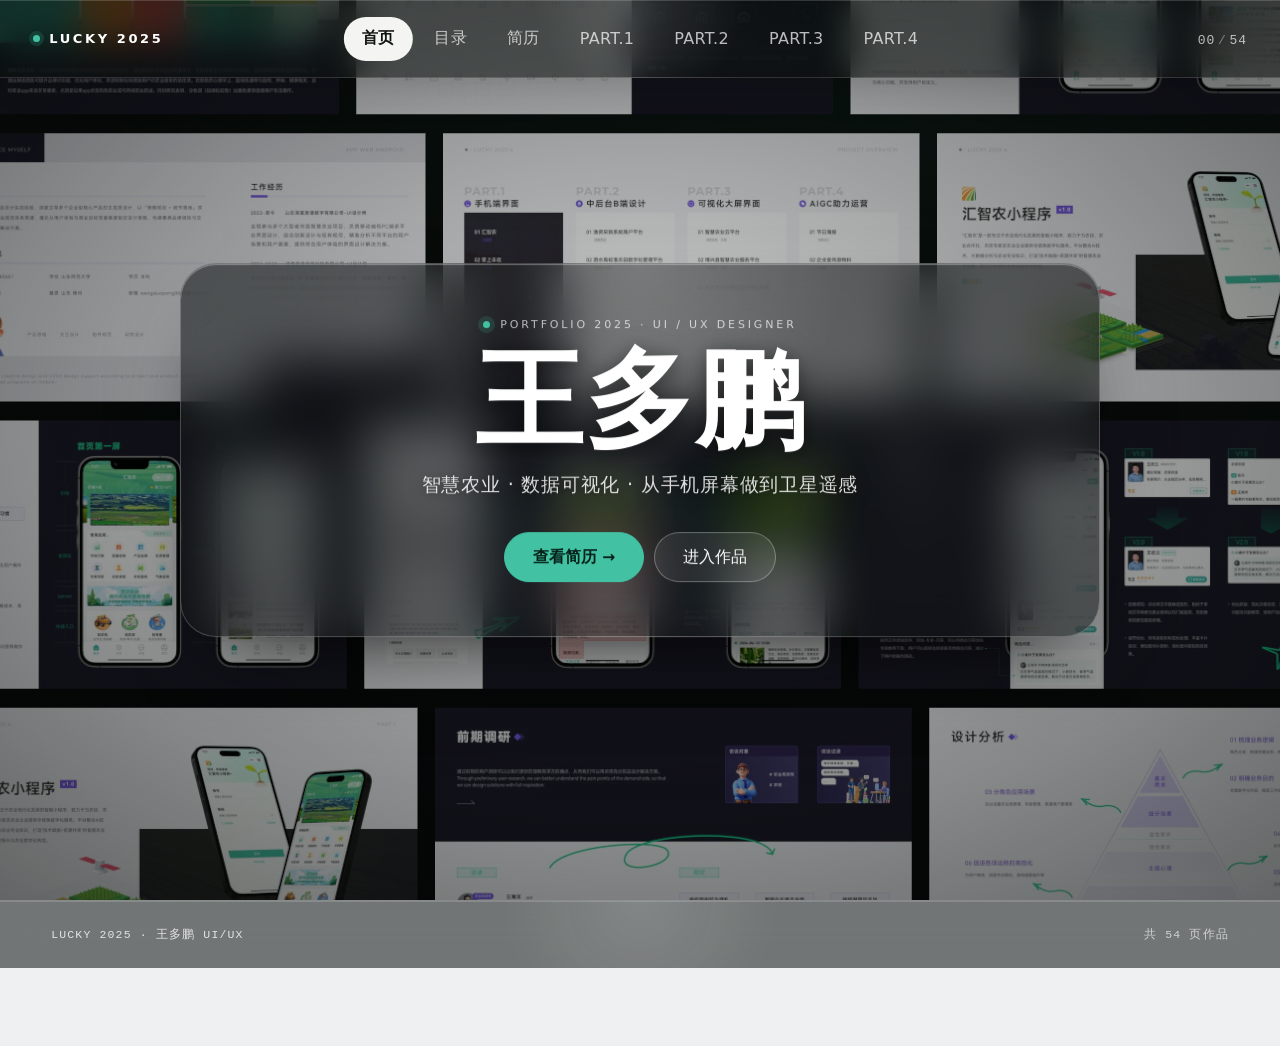
==== index.html @ 18443789 "feat: figma resume page with staggered entrance" ====
<!DOCTYPE html>
<html lang="zh-CN">
  <head>
    <meta charset="UTF-8" />
    <meta name="viewport" content="width=device-width, initial-scale=1, viewport-fit=cover" />
    <title>王多鹏 · UI/UX 设计师作品集</title>
    <meta name="description" content="王多鹏，4 年 UI/UX 设计经验，专注智慧农业、数据可视化与 B 端系统。从手机屏幕做到卫星遥感。" />
    <meta name="theme-color" content="#0B0F0C" />
    <meta property="og:title" content="王多鹏 · UI/UX 设计师作品集" />
    <meta property="og:description" content="4 年 · 智慧农业 & 数据可视化 · 从手机到卫星" />
    <meta property="og:type" content="website" />
    <link rel="icon" href="data:image/svg+xml,%3Csvg xmlns='http://www.w3.org/2000/svg' viewBox='0 0 32 32'%3E%3Crect width='32' height='32' fill='%230B0F0C'/%3E%3Ccircle cx='16' cy='16' r='6' fill='%2342C2A3'/%3E%3C/svg%3E" />
    <script type="module" crossorigin src="./assets/index-BqKEkTIW.js"></script>
    <link rel="stylesheet" crossorigin href="./assets/index-DmnXIRDp.css">
  </head>
  <body>
    <div id="root"></div>
  </body>
</html>
---- assets/index-DmnXIRDp.css ----
:root{--banner:78px;--accent:#42c2a3;--accent-2:#7de3b4;--ink:#1a1a1a;--line:#14181c1a;--sans:"HarmonyOS Sans SC", "PingFang SC", "Hiragino Sans GB", "Microsoft YaHei", system-ui, sans-serif;--mono:ui-monospace, "JetBrains Mono", Menlo, Consolas, monospace}*{box-sizing:border-box;margin:0;padding:0}html{scroll-behavior:smooth}body{color:var(--ink);font-family:var(--sans);-webkit-font-smoothing:antialiased;background:#eef0f2;overflow-x:hidden}button{font:inherit;color:inherit;cursor:pointer;background:0 0;border:0}img{display:block}.banner{z-index:80;height:var(--banner);background:radial-gradient(170px circle at var(--mx,50%) var(--my,0%), #ffffff21, transparent 62%), #0c120f8c;-webkit-backdrop-filter:blur(18px)saturate(1.2);border-bottom:1px solid #ffffff24;align-items:center;padding:0 clamp(16px,2.6vw,40px);display:flex;position:fixed;top:0;left:0;right:0;box-shadow:0 18px 50px -34px #000000e6,inset 0 1px #ffffff29}.banner-brand{letter-spacing:.2em;color:#fff;flex:none;align-items:center;gap:9px;font-size:13px;font-weight:600;display:flex}.banner-brand i{background:var(--accent);border-radius:50%;width:7px;height:7px;box-shadow:0 0 0 4px #42c2a329}.banner-links{align-items:center;gap:4px;height:100%;display:flex;position:absolute;top:0;left:50%;transform:translate(-50%)}.banner-links button{white-space:nowrap;letter-spacing:.02em;color:#ffffffb8;border-radius:999px;align-items:center;height:44px;padding:0 18px;font-size:16px;transition:background .3s,color .2s,padding .52s cubic-bezier(.34,1.56,.64,1);display:inline-flex;position:relative;overflow:hidden}.banner-links button:hover{color:#fff;background:#0a0f0cc7;padding:0 18px 0 22px}.banner-links button.on{color:#101512;background:#f4f5f2;font-weight:600}.banner-links .sub{opacity:0;white-space:nowrap;max-width:0;color:var(--accent-2);margin-left:0;font-size:12.5px;font-weight:600;transition:max-width .55s cubic-bezier(.34,1.56,.64,1),opacity .28s,margin-left .55s cubic-bezier(.34,1.56,.64,1),transform .55s cubic-bezier(.34,1.56,.64,1);display:inline-block;overflow:hidden;transform:translate(-6px)}.banner-links button:hover .sub{opacity:1;max-width:240px;margin-left:9px;transform:none}.banner-links button.on .sub{color:#101512a8}.banner-meta{flex:none;margin-left:auto}.banner-count{font-family:var(--mono);letter-spacing:.06em;color:#ffffffb3;font-size:13px}.banner-count em{color:#fff6;margin:0 3px;font-style:normal}.hero{isolation:isolate;height:100dvh;min-height:620px;margin-top:calc(var(--banner) * -1);background:radial-gradient(120% 100% at 70% 0,#0d1a15 0%,#070b09 55%,#040706 100%);position:relative;overflow:hidden}.hero-canvas{width:100%;height:100%;display:block;position:absolute;inset:0}.hero-scrim{pointer-events:none;background:linear-gradient(#040706a6 0%,#0407061a 22% 66%,#040706cc 100%);position:absolute;inset:0}.hero-inner{z-index:4;flex-direction:column;justify-content:center;align-items:center;min-height:100dvh;padding:0 24px;display:flex;position:relative}.hero-copy{text-align:center;color:#fff;background:radial-gradient(320px at 50% 0,#ffffff24,#0000 64%),#14151785;border:1px solid #fff3;border-radius:36px;width:min(920px,100%);padding:clamp(38px,4.2vw,62px) clamp(34px,4vw,68px);animation:1s cubic-bezier(.22,1,.36,1) both rise;box-shadow:0 40px 80px -42px #000000e6,inset 0 1px #ffffff47}@keyframes rise{0%{opacity:0;transform:translateY(22px)scale(.99)}to{opacity:1;transform:none}}.hero-kicker{letter-spacing:.26em;color:#ffffffb3;justify-content:center;align-items:center;gap:10px;font-size:11px;display:flex}.hero-kicker i{background:var(--accent);border-radius:50%;width:7px;height:7px;box-shadow:0 0 0 5px #42c2a329}.hero-copy h1{letter-spacing:.02em;color:#fff;text-shadow:0 4px 22px #0000008c;margin-top:16px;font-size:clamp(62px,8.4vw,132px);font-weight:700;line-height:.98}.hero-copy p{letter-spacing:.04em;color:#ffffffdb;text-shadow:0 2px 14px #0009;margin-top:20px;font-size:clamp(15px,1.5vw,20px)}.hero-actions{justify-content:center;gap:10px;margin-top:34px;display:flex}.hero-btn{color:#fff;background:#ffffff14;border:1px solid #ffffff4d;border-radius:999px;height:50px;padding:0 28px;font-size:15.5px;transition:all .25s}.hero-btn:hover{background:#ffffff29;border-color:#ffffff8c}.hero-btn.solid{background:var(--accent);border-color:var(--accent);color:#052018;font-weight:600}.hero-btn.solid:hover{background:#6fe0bd;border-color:#6fe0bd}.page{width:100%;height:auto;min-height:calc(100dvh - var(--banner));background:#eef0f2;border-top:1px solid #0000000f;justify-content:center;align-items:center;padding:14px calc(clamp(12px,1.8vw,26px) + 104px) 14px clamp(12px,1.8vw,26px);display:flex;position:relative}.page img{width:100%;height:auto;max-height:calc(100dvh - var(--banner) - 28px);object-fit:contain;object-position:center}.foot{color:#fff9;font-family:var(--mono);letter-spacing:.1em;background:#14181a;justify-content:space-between;align-items:center;padding:28px clamp(20px,4vw,56px);font-size:11.5px;display:flex}.dots{z-index:70;background:radial-gradient(190px circle at var(--mx,50%) var(--my,0%), #ffffff2e, transparent 62%), #0c120f8c;-webkit-backdrop-filter:blur(34px)saturate(170%)brightness(.96);border:1px solid #ffffff29;border-radius:26px;flex-direction:column;gap:10px;padding:16px 12px;display:flex;position:fixed;top:50%;right:clamp(14px,1.6vw,26px);transform:translateY(-50%);box-shadow:0 24px 50px -26px #000000d9,inset 0 1px #ffffff38}.dots-head{flex-direction:column;align-items:center;gap:3px;display:flex}.dots-head b{color:#ffffffd1;white-space:nowrap;font-size:10.5px}.dots-head span{font-family:var(--mono);color:#ffffff85;font-size:10.5px}.dots-track{flex-direction:column;align-items:center;gap:4px;padding:4px 0;display:flex;position:relative}.dots-track>i{transform-origin:50% 0;background:linear-gradient(#42c2a326,#1f9c7b);border-radius:2px;width:1.5px;height:100%;transition:transform .25s;position:absolute;top:0;left:50%}.dots-track button{z-index:1;place-items:center;width:34px;height:24px;padding:0;display:grid;position:relative}.dots-track button span{background:#42c2a36b;border-radius:50%;width:9px;height:9px;transition:all .26s cubic-bezier(.22,1,.36,1);display:block}.dots-track button:hover span{background:#7de3b4d9;transform:scale(1.15)}.dots-track button.on span{background:#42c2a3;width:17px;height:17px}@media (width<=1080px){:root{--banner:68px}.banner-links button{padding:0 12px;font-size:14px}.dots{display:none}}@media (width<=720px){:root{--banner:60px}.banner{padding:0 12px}.banner-brand{font-size:11px}.banner-meta{display:none}.banner-links{scrollbar-width:none;margin-left:auto;position:static;overflow-x:auto;transform:none}.banner-links::-webkit-scrollbar{display:none}.banner-links button{height:36px;padding:0 10px;font-size:13px}.hero-copy{border-radius:24px;padding:26px 20px}.page{min-height:auto;padding:10px 12px}.page img{max-height:none}.foot{flex-direction:column;gap:6px}}@media (prefers-reduced-motion:reduce){html{scroll-behavior:auto}.hero-copy{animation:none}.banner-links .sub{transition:none}}.hero{isolation:auto!important}.hero-copy{-webkit-backdrop-filter:blur(26px)saturate(1.15)!important;background:radial-gradient(320px at 50% 0,#ffffff29,#0000 64%),#1214168c!important;border:1px solid #ffffff38!important;box-shadow:0 40px 80px -42px #000000e6,inset 0 1px #ffffff4d!important}.hero-inner{min-height:100dvh!important;padding-top:var(--banner)!important;justify-content:center!important;align-items:center!important;display:flex!important}.dots-track>i{display:none!important}.hero{padding-top:var(--banner)!important;justify-content:center!important;align-items:center!important;display:flex!important}.hero-inner{min-height:0!important;padding:0 24px!important;display:block!important}.hero{padding-top:calc(var(--banner) * 2)!important;height:calc(100dvh + var(--banner))!important;padding-top:var(--banner)!important}.foot{z-index:5;font-family:var(--mono);letter-spacing:.1em;padding:26px clamp(20px,4vw,56px);font-size:11.5px;position:relative;background:radial-gradient(220px circle at var(--mx,50%) var(--my,0%), #ffffff1f, transparent 62%), #0c120f8c!important;color:#ffffffad!important;border-top:1px solid #ffffff24!important;box-shadow:0 -18px 50px -34px #000000e6,inset 0 1px #ffffff29!important}.foot span:first-child{color:#fffc}.hero-skeleton{height:100dvh;margin-top:calc(var(--banner) * -1);background:radial-gradient(120% 100% at 70% 0,#0d1a15,#070b09 60%)}.module{padding-top:var(--banner)}.module-head{top:var(--banner);z-index:60;backdrop-filter:blur(10px);background:#eef0f2db;border-bottom:1px solid #00000012;align-items:baseline;gap:14px;padding:12px clamp(20px,4vw,56px);display:flex;position:sticky}.module-label{letter-spacing:.02em;font-size:18px;font-weight:700}.module-sub{color:#5b6660;font-size:13.5px}.module-count{font-family:var(--mono);color:#7b857f;letter-spacing:.08em;margin-left:auto;font-size:11.5px}.toc{min-height:100dvh;padding:calc(var(--banner) + 42px) clamp(24px, 4vw, 72px) 72px;background:#f4f5f7;position:relative;overflow:hidden}.toc-bg{pointer-events:none;z-index:0;position:absolute;inset:0;overflow:hidden}.toc-bg i{filter:blur(90px);opacity:.5;border-radius:50%;animation:22s ease-in-out infinite tocFloat;position:absolute}.toc-bg i:first-child{background:#cfd8e6;width:40vw;height:40vw;top:-10vw;left:-8vw}.toc-bg i:nth-child(2){background:#d8d2ea;width:30vw;height:30vw;animation-duration:28s;top:6vh;right:2vw}.toc-bg i:nth-child(3){background:#cfe6de;width:26vw;height:26vw;animation-duration:34s;bottom:-12vw;left:34vw}@keyframes tocFloat{0%,to{transform:translate(0,0)scale(1)}50%{transform:translate(4vw,3vh)scale(1.12)}}.toc-head{z-index:1;letter-spacing:.26em;color:#9aa3a8;justify-content:space-between;align-items:center;margin-bottom:clamp(36px,6vh,76px);font-size:11px;display:flex;position:relative}.toc-grid{z-index:1;grid-template-columns:repeat(4,minmax(0,1fr));gap:clamp(18px,2.2vw,34px);display:grid;position:relative}.toc-col{flex-direction:column;gap:16px;animation:.7s cubic-bezier(.22,1,.36,1) both tocIn;display:flex}@keyframes tocIn{0%{opacity:0;transform:translateY(26px)}to{opacity:1;transform:none}}.toc-title{align-items:center;gap:10px;display:flex}.toc-title i{color:#fff;background:#6c5ce7;border-radius:50%;flex:none;place-items:center;width:26px;height:26px;font-size:12px;font-style:normal;display:grid}.toc-title b{color:#16181c;letter-spacing:.01em;font-size:clamp(15px,1.35vw,20px);font-weight:700;display:block}.toc-title span{color:#8b949a;letter-spacing:.04em;margin-top:3px;font-size:11.5px;display:block}.toc-card{text-align:left;-webkit-backdrop-filter:blur(18px)saturate(1.2);background:#fff9;border:1px solid #fffffff2;border-radius:18px;flex-direction:column;flex:1;padding:22px 20px 54px;transition:transform .42s cubic-bezier(.22,1,.36,1),background .3s,box-shadow .42s,border-color .3s;display:flex;position:relative;box-shadow:0 18px 40px -32px #10181c66}.toc-item:last-of-type{border-bottom:0}.toc-name{color:#1b1e24;font-size:14.5px;font-weight:500;transition:color .25s}.tag{color:#6b7280;background:#14181c0d;border-radius:5px;padding:2px 7px;font-size:10.5px}@media (width<=1080px){.toc-grid{grid-template-columns:repeat(2,minmax(0,1fr))}}@media (width<=640px){.toc{padding:calc(var(--banner) + 28px) 16px 48px}.toc-grid{grid-template-columns:1fr}}.toc{min-height:100dvh;padding:calc(var(--banner) + 26px) clamp(24px, 4vw, 64px) 40px;background:radial-gradient(120% 100% at 70% 0,#0d1a15 0%,#070b09 55%,#040706 100%);flex-direction:column;display:flex;position:relative;overflow:hidden}.toc-wall{z-index:0;position:absolute;inset:0}.wall{position:relative;overflow:hidden}.wall-canvas{width:100%;height:100%;display:block;position:absolute;inset:0}.toc-scrim{z-index:1;pointer-events:none;background:linear-gradient(#040706d1 0%,#04070659 22%,#04070673 78%,#040706d9 100%),radial-gradient(90% 70% at 50% 45%,#0407068c,#040706d9);position:absolute;inset:0}.toc-head{z-index:2;font-family:var(--mono);letter-spacing:.24em;color:#f1f5f280;justify-content:space-between;align-items:center;margin-bottom:clamp(14px,2.4vh,26px);font-size:10.5px;display:flex;position:relative}.toc-head b{vertical-align:1px;background:#42c2a3;border-radius:50%;width:6px;height:6px;margin-right:8px;display:inline-block}.toc-head em{margin-left:4px;font-style:normal}.toc-grid{z-index:2;flex:1;grid-template-columns:repeat(4,minmax(0,1fr));align-items:stretch;gap:clamp(14px,1.6vw,22px);display:grid;position:relative}.toc-card{text-align:left;color:#fff;background:radial-gradient(320px at 50% 0,#ffffff24,#0000 64%),#14151785;border:1px solid #fff3;border-radius:26px;flex-direction:column;gap:14px;padding:clamp(18px,1.8vw,26px) clamp(16px,1.6vw,24px) 52px;transition:transform .45s cubic-bezier(.22,1,.36,1),background .3s,border-color .3s,box-shadow .45s;animation:.75s cubic-bezier(.22,1,.36,1) both tocIn;display:flex;position:relative;overflow:hidden;box-shadow:0 40px 80px -42px #000000e6,inset 0 1px #ffffff47}.toc-card:hover{background:radial-gradient(320px at 50% 0,#fff3,#0000 64%),#141517b8;border-color:#42c2a38c;transform:translateY(-8px);box-shadow:0 46px 90px -40px #000000f2,0 0 0 1px #42c2a340,inset 0 1px #ffffff5c}.toc-top{justify-content:space-between;align-items:flex-start;display:flex}.toc-part{letter-spacing:-.02em;color:#ffffffe6;font-size:clamp(26px,2.5vw,40px);font-weight:800;line-height:.9}.toc-card:hover .toc-part{color:#7de3b4;transition:color .3s}.toc-icon{color:#fff;background:#ffffff24;border:1px solid #ffffff4d;border-radius:50%;flex:none;place-items:center;width:26px;height:26px;font-size:12px;display:grid}.toc-title b{letter-spacing:.01em;font-size:clamp(14px,1.15vw,18px);font-weight:700;display:block}.toc-title span{letter-spacing:.06em;color:#ffffff80;margin-top:4px;font-size:11px;display:block}.toc-list{margin-top:2px}.toc-item{border-bottom:1px solid #ffffff17;padding:9px 0}.toc-item:last-child{border-bottom:0}.toc-line{align-items:baseline;gap:7px;display:flex}.toc-num{font-family:var(--mono);color:#ffffff6b;font-size:10.5px}.toc-name{color:#ffffffe0;font-size:13px;line-height:1.5}.toc-card:hover .toc-name{color:#fff}.toc-tags{flex-wrap:wrap;gap:5px;margin-top:6px;padding-left:22px;display:flex}.tag{letter-spacing:.02em;color:#ffffff9e;background:#ffffff1a;border-radius:4px;padding:2px 6px;font-size:9.5px}.toc-go{letter-spacing:.1em;color:#7de3b4;opacity:0;font-size:11px;transition:all .32s;position:absolute;bottom:18px;left:clamp(16px,1.6vw,24px);transform:translate(-6px)}.toc-card:hover .toc-go{opacity:1;transform:none}@media (width<=1180px){.toc{overflow-y:auto}.toc-grid{grid-template-columns:repeat(2,minmax(0,1fr))}}@media (width<=640px){.toc{padding:calc(var(--banner) + 16px) 14px 24px}.toc-grid{grid-template-columns:1fr}}.toc-wall{z-index:0;width:100%;height:100%;position:absolute!important;inset:0!important}.toc-wall,.toc-wall .wall-canvas{width:100%!important;height:100%!important}.toc-wall .wall-canvas{display:block;position:absolute;inset:0}.toc-scrim{background:linear-gradient(#040706b8 0%,#0407062e 26%,#04070638 74%,#040706c7 100%)!important}.toc-title b{color:#fff!important}.toc-title span{color:#ffffff80!important}.toc-name{color:#ffffffe0!important}.toc-num{color:#ffffff6b!important}.toc-icon{color:#fff!important}.tag{color:#ffffffa8!important;background:#ffffff1a!important}.stage{min-height:100dvh;margin-top:calc(var(--banner) * -1);background:radial-gradient(120% 100% at 70% 0,#0d1a15 0%,#070b09 55%,#040706 100%);position:relative;overflow:hidden}.stage>.wall,.stage>.toc-wall{position:absolute;inset:0}.stage .wall{height:100%}.hero-layer,.toc-layer{z-index:3;opacity:0;pointer-events:none;transition:opacity .85s cubic-bezier(.22,1,.36,1),transform .85s cubic-bezier(.22,1,.36,1);position:absolute;inset:0;transform:scale(1.03)}.hero-layer.on,.toc-layer.on{opacity:1;pointer-events:auto;transform:none}.hero-layer .hero-scrim{pointer-events:none;background:radial-gradient(80% 70%,#04070626,#0407069e);position:absolute;inset:0}.hero-layer .hero-inner{height:100%;padding:var(--banner) 24px 0;justify-content:center;align-items:center;display:flex;position:relative}.hero-layer .hero-copy{text-align:center;color:#fff;background:radial-gradient(320px at 50% 0,#ffffff24,#0000 64%),#14151785;border:1px solid #fff3;border-radius:36px;width:min(920px,100%);padding:clamp(38px,4.2vw,62px) clamp(34px,4vw,68px);box-shadow:0 40px 80px -42px #000000e6,inset 0 1px #ffffff47}.toc-layer{padding:calc(var(--banner) + 26px) clamp(24px, 4vw, 64px) 34px;background:linear-gradient(#040706b8 0%,#0407063d 26%,#04070647 74%,#040706c7 100%);flex-direction:column;display:flex}.toc-layer .toc-head{margin-bottom:clamp(10px,1.6vh,20px)}.toc-layer .toc-grid{flex:1;align-items:center}.toc-layer .toc-card{opacity:0;justify-content:flex-start;height:70%;min-height:0;transform:translateY(18px)}.toc-layer.on .toc-card{animation:.7s cubic-bezier(.22,1,.36,1) forwards tocIn}.toc-layer.on .toc-card:first-child{animation-delay:50ms}.toc-layer.on .toc-card:nth-child(2){animation-delay:.12s}.toc-layer.on .toc-card:nth-child(3){animation-delay:.19s}.toc-layer.on .toc-card:nth-child(4){animation-delay:.26s}.stage{min-height:calc(100dvh + var(--banner))!important}.hero-layer,.toc-layer{visibility:hidden;opacity:1!important;transition:none!important;transform:none!important}.hero-layer.on,.toc-layer.on{visibility:visible}.stage-veil{z-index:6;opacity:0;pointer-events:none;background:#040706;transition:opacity .28s;position:absolute;inset:0}.stage-veil.on{opacity:1}.hero-layer .hero-inner{padding:0 24px!important}.toc-layer .toc-card{opacity:1!important;transition:transform .4s cubic-bezier(.22,1,.36,1),background .3s,border-color .3s,box-shadow .4s!important;animation:none!important;transform:none!important}.hero-layer .hero-copy{margin:0!important;position:absolute!important;inset:50% auto auto 50%!important;transform:translate(-50%,-50%)!important}.hero-layer .hero-inner{height:100%!important;display:block!important}.hero-layer .hero-copy{top:calc(50% + (var(--banner) / 2))!important;left:50%!important;transform:translate(-50%,-50%)!important}.toc-layer .toc-card{height:min(70%,576px)!important}.stage-veil{display:none!important}.hero-layer .hero-copy{animation:.9s cubic-bezier(.22,1,.36,1) both heroRise!important}@keyframes heroRise{0%{opacity:.6;transform:translate(-50%,calc(56px - 50%))scale(.985)}to{opacity:1;transform:translate(-50%,-50%)scale(1)}}.hero-layer .hero-kicker{animation:.7s cubic-bezier(.22,1,.36,1) .12s both riseIn}.hero-layer h1{animation:.8s cubic-bezier(.22,1,.36,1) .2s both riseIn}.hero-layer p{animation:.8s cubic-bezier(.22,1,.36,1) .3s both riseIn}.hero-layer .hero-actions{animation:.8s cubic-bezier(.22,1,.36,1) .4s both riseIn}.toc-layer .toc-card{animation:.85s cubic-bezier(.22,1,.36,1) both tocRise!important}.toc-layer .toc-card:first-child{animation-delay:60ms!important}.toc-layer .toc-card:nth-child(2){animation-delay:.16s!important}.toc-layer .toc-card:nth-child(3){animation-delay:.26s!important}.toc-layer .toc-card:nth-child(4){animation-delay:.36s!important}@keyframes tocRise{0%{opacity:.35;transform:translateY(64px)}to{opacity:1;transform:translateY(0)}}@keyframes riseIn{0%{opacity:0;transform:translateY(22px)}to{opacity:1;transform:translateY(0)}}.toc-layer .toc-head{animation:.6s cubic-bezier(.22,1,.36,1) both riseIn}.toc-layer .toc-card{opacity:1!important;transition:transform .85s cubic-bezier(.22,1,.36,1)!important;animation:none!important;transform:translateY(72px)!important}.toc-layer .toc-card.in{transform:translateY(0)!important}.toc-layer .toc-card.in:hover{transform:translateY(-8px)!important}.hero-layer .hero-copy{opacity:1!important;transition:transform .9s cubic-bezier(.22,1,.36,1)!important;animation:none!important;transform:translate(-50%,calc(56px - 50%))!important}.stage.ready .hero-copy,.hero-layer.on .hero-copy{transform:translate(-50%,-50%)!important}.stage .toc-layer .toc-card{opacity:1!important;transition:transform .9s cubic-bezier(.22,1,.36,1)!important;animation:none!important;transform:translateY(76px)!important}.stage .toc-layer .toc-card.in{transform:translateY(0)!important}.stage .hero-layer .hero-copy{opacity:1!important;transition:transform .95s cubic-bezier(.22,1,.36,1)!important;animation:none!important;transform:translate(-50%,calc(56px - 50%))!important}.stage .hero-layer.on .hero-copy{transform:translate(-50%,-50%)!important}.stage .toc-layer .toc-card:first-child{transition-delay:50ms!important}.stage .toc-layer .toc-card:nth-child(2){transition-delay:.2s!important}.stage .toc-layer .toc-card:nth-child(3){transition-delay:.35s!important}.stage .toc-layer .toc-card:nth-child(4){transition-delay:.5s!important}.stage .toc-layer .toc-part,.stage .toc-layer .toc-icon,.stage .toc-layer .toc-title,.stage .toc-layer .toc-item,.stage .toc-layer .toc-go{opacity:0!important;transition:opacity .5s,transform .55s cubic-bezier(.22,1,.36,1)!important;transform:translateY(16px)!important}.stage .toc-layer .toc-card.in .toc-part{opacity:1!important;transition-delay:.1s!important;transform:none!important}.stage .toc-layer .toc-card.in .toc-icon{opacity:1!important;transition-delay:.14s!important;transform:none!important}.stage .toc-layer .toc-card.in .toc-title{opacity:1!important;transition-delay:.2s!important;transform:none!important}.stage .toc-layer .toc-card.in .toc-item:first-child{opacity:1!important;transition-delay:.28s!important;transform:none!important}.stage .toc-layer .toc-card.in .toc-item:nth-child(2){opacity:1!important;transition-delay:.36s!important;transform:none!important}.stage .toc-layer .toc-card.in .toc-item:nth-child(3){opacity:1!important;transition-delay:.44s!important;transform:none!important}.stage .toc-layer .toc-card.in .toc-go{opacity:0!important}.stage .toc-layer .toc-card.in:hover .toc-go{opacity:1!important;transition-delay:0s!important;transform:none!important}.stage .toc-layer .toc-card{opacity:0!important;transition:opacity .42s,transform .9s cubic-bezier(.22,1,.36,1)!important;transform:translateY(76px)!important}.stage .toc-layer .toc-card.in{opacity:1!important;transform:translateY(0)!important}.stage .toc-layer .toc-card.in:hover{transform:translateY(-8px)!important}.stage .toc-layer.ready .toc-card,.stage .toc-layer.ready .toc-part,.stage .toc-layer.ready .toc-icon,.stage .toc-layer.ready .toc-title,.stage .toc-layer.ready .toc-item,.stage .toc-layer.ready .toc-go{transition-delay:0s!important}.stage .toc-layer.ready .toc-card{transition:transform .34s cubic-bezier(.22,1,.36,1),background .3s,border-color .3s,box-shadow .34s!important}.stage .toc-layer.ready .toc-card:hover{transform:translateY(-8px)!important}.resume-page{min-height:100dvh;padding-top:var(--banner);background:#f7f7f8}.resume-fit{width:100%;overflow:hidden}.resume-stage{transform-origin:0 0;color:#333;font-family:var(--sans);background:#fff;position:relative}.rv-head{height:105px;display:flex;position:absolute;inset:0 0 auto}.rv-head-left{color:#e9ebed;letter-spacing:.18em;background:#17181c;align-items:center;width:384px;padding-left:82px;font-size:20px;font-weight:400;display:flex}.rv-head-right{color:#a5a5a6;letter-spacing:.18em;background:#e9ebed;flex:1;justify-content:flex-end;align-items:center;padding-right:62px;font-size:20px;display:flex}.rv-body{padding:0 62px 0 82px;display:flex;position:absolute;inset:105px 0 195px}.rv-left{width:970px;padding-top:78px;position:relative}.rv-right{flex:1;padding-top:78px;padding-left:50px}.rv-name,.rv-h2{color:#333;letter-spacing:.02em;font-size:30px;font-weight:700}.rv-rule{background:#efeff1;width:958px;height:8px;margin-top:14px;position:relative}.rv-rule i{background:#6c5ce7;width:66px;height:8px;position:absolute;top:0;left:0}.rv-intro{color:#333;width:940px;margin-top:34px;font-size:18px;font-weight:300;line-height:34px}.rv-info{flex-direction:column;gap:22px;margin-top:40px;display:flex}.rv-info-row{gap:0;display:flex}.rv-cell{align-items:baseline;gap:10px;width:300px;font-size:18px;font-weight:300;display:flex}.rv-k{color:#7a7a7c}.rv-v{color:#333}.rv-tags{gap:12px;display:flex;position:absolute;top:604px;left:203px}.rv-tags span{color:#555;background:#fff;border:1px solid #e2e2e4;border-radius:2px;justify-content:center;align-items:center;height:34px;padding:0 16px;font-size:13px;display:inline-flex}.rv-avatar{object-fit:contain;width:200px;height:186px;position:absolute;top:594px;left:0}.rv-arrow{width:172px;height:96px;position:absolute;top:577px;left:886px}.rv-job{margin-top:38px}.rv-job-head{align-items:baseline;gap:22px;display:flex}.rv-period{color:#333;min-width:106px;font-size:18px;font-weight:400}.rv-company{color:#333;font-size:18px;font-weight:400}.rv-desc{color:#333;margin-top:20px;font-size:18px;font-weight:300;line-height:32px}.rv-foot{height:195px;display:flex;position:absolute;bottom:0;left:0;right:0}.rv-foot-left{color:#4a4a4c;background:#e9ebed;width:1024px;padding:24px 0 0 82px;font-size:18px;font-weight:300;line-height:26px}.rv-foot-right{background:#17181c;flex:1;justify-content:flex-end;align-items:center;gap:34px;padding-right:78px;display:flex;position:relative}.rv-foot-right i{border:1px solid #2c2d33;border-radius:50%;width:56px;height:56px}.resume-page{min-height:100dvh;padding-top:var(--banner);background:#f2f3f5;justify-content:center;align-items:flex-start;display:flex}.resume-outer{justify-content:center;width:100%;display:flex}.resume-fit{position:relative;overflow:hidden;box-shadow:0 24px 60px -34px #00000059}.resume-stage{box-shadow:none}.rv-avatar{width:200px;height:186px}.rv-arrow{width:136px;height:101px}.rv-left{flex:none;width:970px}.rv-right{box-sizing:border-box;flex:none;width:756px;min-width:0;padding-left:50px}.rv-desc{max-width:100%}.rv-intro,.rv-rule{width:900px}.rv-right .rv-rule{width:700px}@keyframes rvUp{0%{opacity:0;transform:translateY(18px)}to{opacity:1;transform:none}}@keyframes rvLeft{0%{opacity:0;transform:translate(-28px)}to{opacity:1;transform:none}}@keyframes rvRight{0%{opacity:0;transform:translate(28px)}to{opacity:1;transform:none}}@keyframes rvPop{0%{opacity:0;transform:scale(.86)}to{opacity:1;transform:scale(1)}}@keyframes rvGrow{0%{width:0}to{width:66px}}@keyframes rvDraw{0%{opacity:0;transform:translate(-18px)rotate(-4deg)}to{opacity:1;transform:none}}.resume-stage .rv-head-left,.resume-stage .rv-head-right,.resume-stage .rv-name,.resume-stage .rv-intro,.resume-stage .rv-info,.resume-stage .rv-tags,.resume-stage .rv-job,.resume-stage .rv-avatar,.resume-stage .rv-arrow,.resume-stage .rv-h2{opacity:0}.resume-stage .rv-rule i{width:0}.resume-stage.in .rv-head-left{animation:.7s cubic-bezier(.22,1,.36,1) 50ms both rvLeft}.resume-stage.in .rv-head-right{animation:.7s cubic-bezier(.22,1,.36,1) .12s both rvRight}.resume-stage.in .rv-name{animation:.65s cubic-bezier(.22,1,.36,1) .18s both rvUp}.resume-stage.in .rv-rule i{animation:.6s cubic-bezier(.22,1,.36,1) .26s both rvGrow}.resume-stage.in .rv-intro{animation:.7s cubic-bezier(.22,1,.36,1) .3s both rvUp}.resume-stage.in .rv-left .rv-h2:nth-of-type(2){animation:.65s cubic-bezier(.22,1,.36,1) .42s both rvUp}.resume-stage.in .rv-left .rv-rule:nth-of-type(2) i{animation-delay:.5s}.resume-stage.in .rv-info{animation:.7s cubic-bezier(.22,1,.36,1) .54s both rvUp}.resume-stage.in .rv-tags{animation:.7s cubic-bezier(.22,1,.36,1) .66s both rvUp}.resume-stage.in .rv-avatar{animation:.75s cubic-bezier(.22,1,.36,1) .58s both rvPop}.resume-stage.in .rv-arrow{animation:.8s cubic-bezier(.22,1,.36,1) .86s both rvDraw}.resume-stage.in .rv-right .rv-h2{animation:.65s cubic-bezier(.22,1,.36,1) .24s both rvUp}.resume-stage.in .rv-right .rv-rule i{animation-delay:.32s}.resume-stage.in .rv-job:nth-child(3){animation:.75s cubic-bezier(.22,1,.36,1) .4s both rvRight}.resume-stage.in .rv-job:nth-child(4){animation:.75s cubic-bezier(.22,1,.36,1) .54s both rvRight}.resume-stage.in .rv-foot-left{animation:.7s cubic-bezier(.22,1,.36,1) .74s both rvUp}.resume-stage.in .rv-foot-right i:first-child{animation:.6s cubic-bezier(.22,1,.36,1) .8s both rvPop}.resume-stage.in .rv-foot-right i:nth-child(2){animation:.6s cubic-bezier(.22,1,.36,1) .88s both rvPop}.resume-stage.in .rv-foot-right i:nth-child(3){animation:.6s cubic-bezier(.22,1,.36,1) .96s both rvPop}.resume-stage .rv-foot-left,.resume-stage .rv-foot-right i{opacity:0}@media (prefers-reduced-motion:reduce){.resume-stage *{opacity:1!important;animation:none!important}.resume-stage .rv-rule i{width:66px!important}}
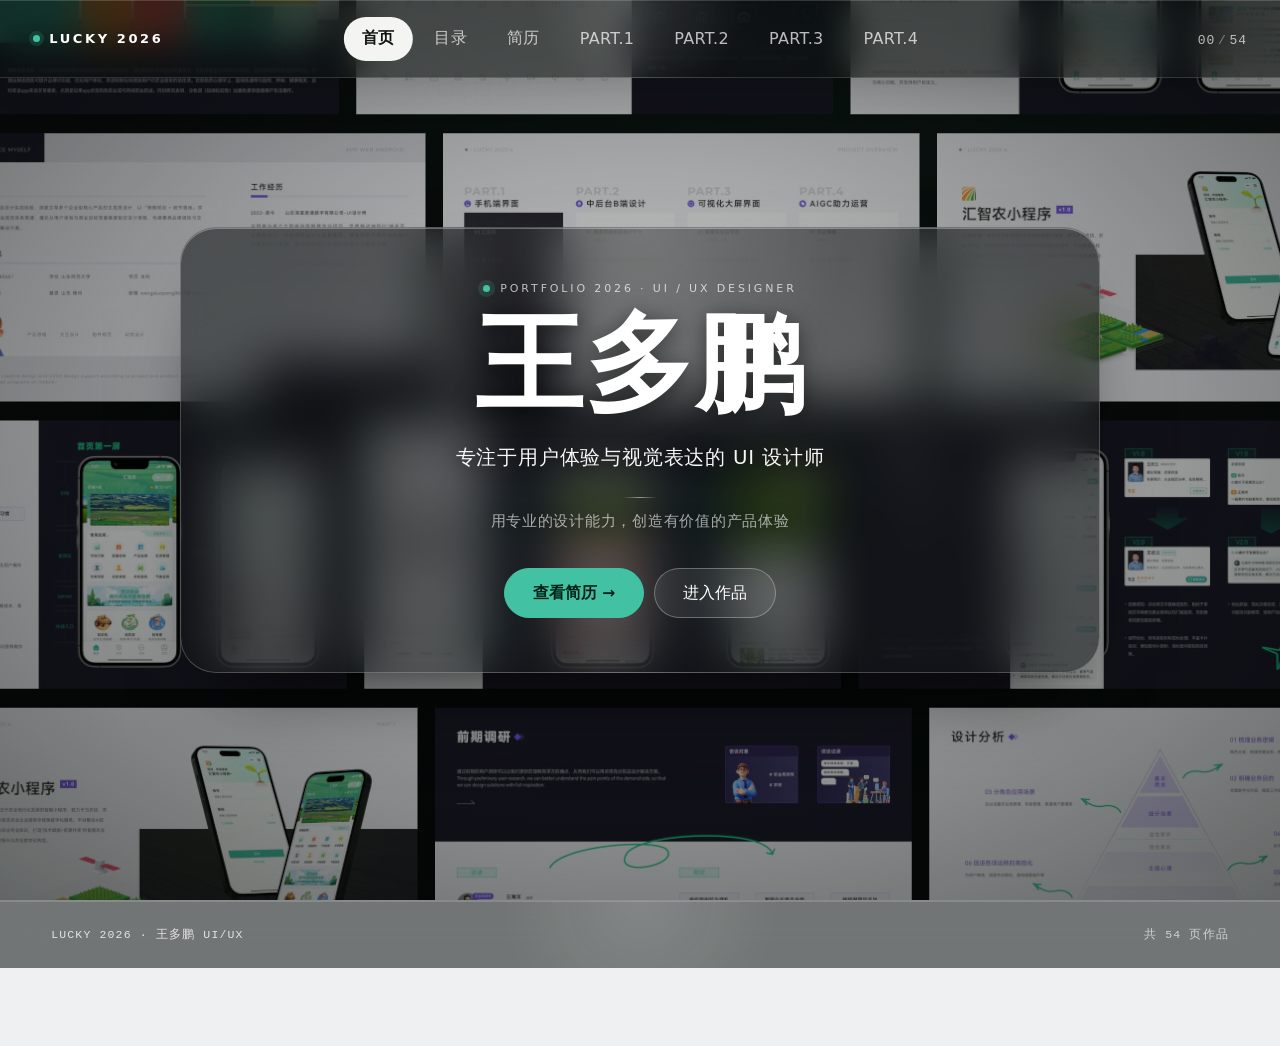
==== commit 90fcf8d0: "shell: dynamic year + new hero copy" ====
--- a/index.html
+++ b/index.html
@@ -10,8 +10,8 @@
     <meta property="og:description" content="4 年 · 智慧农业 & 数据可视化 · 从手机到卫星" />
     <meta property="og:type" content="website" />
     <link rel="icon" href="data:image/svg+xml,%3Csvg xmlns='http://www.w3.org/2000/svg' viewBox='0 0 32 32'%3E%3Crect width='32' height='32' fill='%230B0F0C'/%3E%3Ccircle cx='16' cy='16' r='6' fill='%2342C2A3'/%3E%3C/svg%3E" />
-    <script type="module" crossorigin src="./assets/index-BqKEkTIW.js"></script>
-    <link rel="stylesheet" crossorigin href="./assets/index-DmnXIRDp.css">
+    <script type="module" crossorigin src="./assets/index-DDwYCL5Y.js"></script>
+    <link rel="stylesheet" crossorigin href="./assets/index-BPJQydUU.css">
   </head>
   <body>
     <div id="root"></div>
--- a/assets/index-BPJQydUU.css
+++ b/assets/index-BPJQydUU.css
@@ -0,0 +1 @@
+:root{--banner:78px;--accent:#42c2a3;--accent-2:#7de3b4;--ink:#1a1a1a;--line:#14181c1a;--sans:"HarmonyOS Sans SC", "PingFang SC", "Hiragino Sans GB", "Microsoft YaHei", system-ui, sans-serif;--mono:ui-monospace, "JetBrains Mono", Menlo, Consolas, monospace}*{box-sizing:border-box;margin:0;padding:0}html{scroll-behavior:smooth}body{color:var(--ink);font-family:var(--sans);-webkit-font-smoothing:antialiased;background:#eef0f2;overflow-x:hidden}button{font:inherit;color:inherit;cursor:pointer;background:0 0;border:0}img{display:block}.banner{z-index:80;height:var(--banner);background:radial-gradient(170px circle at var(--mx,50%) var(--my,0%), #ffffff21, transparent 62%), #0c120f8c;-webkit-backdrop-filter:blur(18px)saturate(1.2);border-bottom:1px solid #ffffff24;align-items:center;padding:0 clamp(16px,2.6vw,40px);display:flex;position:fixed;top:0;left:0;right:0;box-shadow:0 18px 50px -34px #000000e6,inset 0 1px #ffffff29}.banner-brand{letter-spacing:.2em;color:#fff;flex:none;align-items:center;gap:9px;font-size:13px;font-weight:600;display:flex}.banner-brand i{background:var(--accent);border-radius:50%;width:7px;height:7px;box-shadow:0 0 0 4px #42c2a329}.banner-links{align-items:center;gap:4px;height:100%;display:flex;position:absolute;top:0;left:50%;transform:translate(-50%)}.banner-links button{white-space:nowrap;letter-spacing:.02em;color:#ffffffb8;border-radius:999px;align-items:center;height:44px;padding:0 18px;font-size:16px;transition:background .3s,color .2s,padding .52s cubic-bezier(.34,1.56,.64,1);display:inline-flex;position:relative;overflow:hidden}.banner-links button:hover{color:#fff;background:#0a0f0cc7;padding:0 18px 0 22px}.banner-links button.on{color:#101512;background:#f4f5f2;font-weight:600}.banner-links .sub{opacity:0;white-space:nowrap;max-width:0;color:var(--accent-2);margin-left:0;font-size:12.5px;font-weight:600;transition:max-width .55s cubic-bezier(.34,1.56,.64,1),opacity .28s,margin-left .55s cubic-bezier(.34,1.56,.64,1),transform .55s cubic-bezier(.34,1.56,.64,1);display:inline-block;overflow:hidden;transform:translate(-6px)}.banner-links button:hover .sub{opacity:1;max-width:240px;margin-left:9px;transform:none}.banner-links button.on .sub{color:#101512a8}.banner-meta{flex:none;margin-left:auto}.banner-count{font-family:var(--mono);letter-spacing:.06em;color:#ffffffb3;font-size:13px}.banner-count em{color:#fff6;margin:0 3px;font-style:normal}.hero{isolation:isolate;height:100dvh;min-height:620px;margin-top:calc(var(--banner) * -1);background:radial-gradient(120% 100% at 70% 0,#0d1a15 0%,#070b09 55%,#040706 100%);position:relative;overflow:hidden}.hero-canvas{width:100%;height:100%;display:block;position:absolute;inset:0}.hero-scrim{pointer-events:none;background:linear-gradient(#040706a6 0%,#0407061a 22% 66%,#040706cc 100%);position:absolute;inset:0}.hero-inner{z-index:4;flex-direction:column;justify-content:center;align-items:center;min-height:100dvh;padding:0 24px;display:flex;position:relative}.hero-copy{text-align:center;color:#fff;background:radial-gradient(320px at 50% 0,#ffffff24,#0000 64%),#14151785;border:1px solid #fff3;border-radius:36px;width:min(920px,100%);padding:clamp(38px,4.2vw,62px) clamp(34px,4vw,68px);animation:1s cubic-bezier(.22,1,.36,1) both rise;box-shadow:0 40px 80px -42px #000000e6,inset 0 1px #ffffff47}@keyframes rise{0%{opacity:0;transform:translateY(22px)scale(.99)}to{opacity:1;transform:none}}.hero-kicker{letter-spacing:.26em;color:#ffffffb3;justify-content:center;align-items:center;gap:10px;font-size:11px;display:flex}.hero-kicker i{background:var(--accent);border-radius:50%;width:7px;height:7px;box-shadow:0 0 0 5px #42c2a329}.hero-copy h1{letter-spacing:.02em;color:#fff;text-shadow:0 4px 22px #0000008c;margin-top:16px;font-size:clamp(62px,8.4vw,132px);font-weight:700;line-height:.98}.hero-copy p{letter-spacing:.04em;color:#ffffffdb;text-shadow:0 2px 14px #0009;margin-top:20px;font-size:clamp(15px,1.5vw,20px)}.hero-actions{justify-content:center;gap:10px;margin-top:34px;display:flex}.hero-btn{color:#fff;background:#ffffff14;border:1px solid #ffffff4d;border-radius:999px;height:50px;padding:0 28px;font-size:15.5px;transition:all .25s}.hero-btn:hover{background:#ffffff29;border-color:#ffffff8c}.hero-btn.solid{background:var(--accent);border-color:var(--accent);color:#052018;font-weight:600}.hero-btn.solid:hover{background:#6fe0bd;border-color:#6fe0bd}.page{width:100%;height:auto;min-height:calc(100dvh - var(--banner));background:#eef0f2;border-top:1px solid #0000000f;justify-content:center;align-items:center;padding:14px calc(clamp(12px,1.8vw,26px) + 104px) 14px clamp(12px,1.8vw,26px);display:flex;position:relative}.page img{width:100%;height:auto;max-height:calc(100dvh - var(--banner) - 28px);object-fit:contain;object-position:center}.foot{color:#fff9;font-family:var(--mono);letter-spacing:.1em;background:#14181a;justify-content:space-between;align-items:center;padding:28px clamp(20px,4vw,56px);font-size:11.5px;display:flex}.dots{z-index:70;background:radial-gradient(190px circle at var(--mx,50%) var(--my,0%), #ffffff2e, transparent 62%), #0c120f8c;-webkit-backdrop-filter:blur(34px)saturate(170%)brightness(.96);border:1px solid #ffffff29;border-radius:26px;flex-direction:column;gap:10px;padding:16px 12px;display:flex;position:fixed;top:50%;right:clamp(14px,1.6vw,26px);transform:translateY(-50%);box-shadow:0 24px 50px -26px #000000d9,inset 0 1px #ffffff38}.dots-head{flex-direction:column;align-items:center;gap:3px;display:flex}.dots-head b{color:#ffffffd1;white-space:nowrap;font-size:10.5px}.dots-head span{font-family:var(--mono);color:#ffffff85;font-size:10.5px}.dots-track{flex-direction:column;align-items:center;gap:4px;padding:4px 0;display:flex;position:relative}.dots-track>i{transform-origin:50% 0;background:linear-gradient(#42c2a326,#1f9c7b);border-radius:2px;width:1.5px;height:100%;transition:transform .25s;position:absolute;top:0;left:50%}.dots-track button{z-index:1;place-items:center;width:34px;height:24px;padding:0;display:grid;position:relative}.dots-track button span{background:#42c2a36b;border-radius:50%;width:9px;height:9px;transition:all .26s cubic-bezier(.22,1,.36,1);display:block}.dots-track button:hover span{background:#7de3b4d9;transform:scale(1.15)}.dots-track button.on span{background:#42c2a3;width:17px;height:17px}@media (width<=1080px){:root{--banner:68px}.banner-links button{padding:0 12px;font-size:14px}.dots{display:none}}@media (width<=720px){:root{--banner:60px}.banner{padding:0 12px}.banner-brand{font-size:11px}.banner-meta{display:none}.banner-links{scrollbar-width:none;margin-left:auto;position:static;overflow-x:auto;transform:none}.banner-links::-webkit-scrollbar{display:none}.banner-links button{height:36px;padding:0 10px;font-size:13px}.hero-copy{border-radius:24px;padding:26px 20px}.page{min-height:auto;padding:10px 12px}.page img{max-height:none}.foot{flex-direction:column;gap:6px}}@media (prefers-reduced-motion:reduce){html{scroll-behavior:auto}.hero-copy{animation:none}.banner-links .sub{transition:none}}.hero{isolation:auto!important}.hero-copy{-webkit-backdrop-filter:blur(26px)saturate(1.15)!important;background:radial-gradient(320px at 50% 0,#ffffff29,#0000 64%),#1214168c!important;border:1px solid #ffffff38!important;box-shadow:0 40px 80px -42px #000000e6,inset 0 1px #ffffff4d!important}.hero-inner{min-height:100dvh!important;padding-top:var(--banner)!important;justify-content:center!important;align-items:center!important;display:flex!important}.dots-track>i{display:none!important}.hero{padding-top:var(--banner)!important;justify-content:center!important;align-items:center!important;display:flex!important}.hero-inner{min-height:0!important;padding:0 24px!important;display:block!important}.hero{padding-top:calc(var(--banner) * 2)!important;height:calc(100dvh + var(--banner))!important;padding-top:var(--banner)!important}.foot{z-index:5;font-family:var(--mono);letter-spacing:.1em;padding:26px clamp(20px,4vw,56px);font-size:11.5px;position:relative;background:radial-gradient(220px circle at var(--mx,50%) var(--my,0%), #ffffff1f, transparent 62%), #0c120f8c!important;color:#ffffffad!important;border-top:1px solid #ffffff24!important;box-shadow:0 -18px 50px -34px #000000e6,inset 0 1px #ffffff29!important}.foot span:first-child{color:#fffc}.hero-skeleton{height:100dvh;margin-top:calc(var(--banner) * -1);background:radial-gradient(120% 100% at 70% 0,#0d1a15,#070b09 60%)}.module{padding-top:var(--banner)}.module-head{top:var(--banner);z-index:60;backdrop-filter:blur(10px);background:#eef0f2db;border-bottom:1px solid #00000012;align-items:baseline;gap:14px;padding:12px clamp(20px,4vw,56px);display:flex;position:sticky}.module-label{letter-spacing:.02em;font-size:18px;font-weight:700}.module-sub{color:#5b6660;font-size:13.5px}.module-count{font-family:var(--mono);color:#7b857f;letter-spacing:.08em;margin-left:auto;font-size:11.5px}.toc{min-height:100dvh;padding:calc(var(--banner) + 42px) clamp(24px, 4vw, 72px) 72px;background:#f4f5f7;position:relative;overflow:hidden}.toc-bg{pointer-events:none;z-index:0;position:absolute;inset:0;overflow:hidden}.toc-bg i{filter:blur(90px);opacity:.5;border-radius:50%;animation:22s ease-in-out infinite tocFloat;position:absolute}.toc-bg i:first-child{background:#cfd8e6;width:40vw;height:40vw;top:-10vw;left:-8vw}.toc-bg i:nth-child(2){background:#d8d2ea;width:30vw;height:30vw;animation-duration:28s;top:6vh;right:2vw}.toc-bg i:nth-child(3){background:#cfe6de;width:26vw;height:26vw;animation-duration:34s;bottom:-12vw;left:34vw}@keyframes tocFloat{0%,to{transform:translate(0,0)scale(1)}50%{transform:translate(4vw,3vh)scale(1.12)}}.toc-head{z-index:1;letter-spacing:.26em;color:#9aa3a8;justify-content:space-between;align-items:center;margin-bottom:clamp(36px,6vh,76px);font-size:11px;display:flex;position:relative}.toc-grid{z-index:1;grid-template-columns:repeat(4,minmax(0,1fr));gap:clamp(18px,2.2vw,34px);display:grid;position:relative}.toc-col{flex-direction:column;gap:16px;animation:.7s cubic-bezier(.22,1,.36,1) both tocIn;display:flex}@keyframes tocIn{0%{opacity:0;transform:translateY(26px)}to{opacity:1;transform:none}}.toc-title{align-items:center;gap:10px;display:flex}.toc-title i{color:#fff;background:#6c5ce7;border-radius:50%;flex:none;place-items:center;width:26px;height:26px;font-size:12px;font-style:normal;display:grid}.toc-title b{color:#16181c;letter-spacing:.01em;font-size:clamp(15px,1.35vw,20px);font-weight:700;display:block}.toc-title span{color:#8b949a;letter-spacing:.04em;margin-top:3px;font-size:11.5px;display:block}.toc-card{text-align:left;-webkit-backdrop-filter:blur(18px)saturate(1.2);background:#fff9;border:1px solid #fffffff2;border-radius:18px;flex-direction:column;flex:1;padding:22px 20px 54px;transition:transform .42s cubic-bezier(.22,1,.36,1),background .3s,box-shadow .42s,border-color .3s;display:flex;position:relative;box-shadow:0 18px 40px -32px #10181c66}.toc-item:last-of-type{border-bottom:0}.toc-name{color:#1b1e24;font-size:14.5px;font-weight:500;transition:color .25s}.tag{color:#6b7280;background:#14181c0d;border-radius:5px;padding:2px 7px;font-size:10.5px}@media (width<=1080px){.toc-grid{grid-template-columns:repeat(2,minmax(0,1fr))}}@media (width<=640px){.toc{padding:calc(var(--banner) + 28px) 16px 48px}.toc-grid{grid-template-columns:1fr}}.toc{min-height:100dvh;padding:calc(var(--banner) + 26px) clamp(24px, 4vw, 64px) 40px;background:radial-gradient(120% 100% at 70% 0,#0d1a15 0%,#070b09 55%,#040706 100%);flex-direction:column;display:flex;position:relative;overflow:hidden}.toc-wall{z-index:0;position:absolute;inset:0}.wall{position:relative;overflow:hidden}.wall-canvas{width:100%;height:100%;display:block;position:absolute;inset:0}.toc-scrim{z-index:1;pointer-events:none;background:linear-gradient(#040706d1 0%,#04070659 22%,#04070673 78%,#040706d9 100%),radial-gradient(90% 70% at 50% 45%,#0407068c,#040706d9);position:absolute;inset:0}.toc-head{z-index:2;font-family:var(--mono);letter-spacing:.24em;color:#f1f5f280;justify-content:space-between;align-items:center;margin-bottom:clamp(14px,2.4vh,26px);font-size:10.5px;display:flex;position:relative}.toc-head b{vertical-align:1px;background:#42c2a3;border-radius:50%;width:6px;height:6px;margin-right:8px;display:inline-block}.toc-head em{margin-left:4px;font-style:normal}.toc-grid{z-index:2;flex:1;grid-template-columns:repeat(4,minmax(0,1fr));align-items:stretch;gap:clamp(14px,1.6vw,22px);display:grid;position:relative}.toc-card{text-align:left;color:#fff;background:radial-gradient(320px at 50% 0,#ffffff24,#0000 64%),#14151785;border:1px solid #fff3;border-radius:26px;flex-direction:column;gap:14px;padding:clamp(18px,1.8vw,26px) clamp(16px,1.6vw,24px) 52px;transition:transform .45s cubic-bezier(.22,1,.36,1),background .3s,border-color .3s,box-shadow .45s;animation:.75s cubic-bezier(.22,1,.36,1) both tocIn;display:flex;position:relative;overflow:hidden;box-shadow:0 40px 80px -42px #000000e6,inset 0 1px #ffffff47}.toc-card:hover{background:radial-gradient(320px at 50% 0,#fff3,#0000 64%),#141517b8;border-color:#42c2a38c;transform:translateY(-8px);box-shadow:0 46px 90px -40px #000000f2,0 0 0 1px #42c2a340,inset 0 1px #ffffff5c}.toc-top{justify-content:space-between;align-items:flex-start;display:flex}.toc-part{letter-spacing:-.02em;color:#ffffffe6;font-size:clamp(26px,2.5vw,40px);font-weight:800;line-height:.9}.toc-card:hover .toc-part{color:#7de3b4;transition:color .3s}.toc-icon{color:#fff;background:#ffffff24;border:1px solid #ffffff4d;border-radius:50%;flex:none;place-items:center;width:26px;height:26px;font-size:12px;display:grid}.toc-title b{letter-spacing:.01em;font-size:clamp(14px,1.15vw,18px);font-weight:700;display:block}.toc-title span{letter-spacing:.06em;color:#ffffff80;margin-top:4px;font-size:11px;display:block}.toc-list{margin-top:2px}.toc-item{border-bottom:1px solid #ffffff17;padding:9px 0}.toc-item:last-child{border-bottom:0}.toc-line{align-items:baseline;gap:7px;display:flex}.toc-num{font-family:var(--mono);color:#ffffff6b;font-size:10.5px}.toc-name{color:#ffffffe0;font-size:13px;line-height:1.5}.toc-card:hover .toc-name{color:#fff}.toc-tags{flex-wrap:wrap;gap:5px;margin-top:6px;padding-left:22px;display:flex}.tag{letter-spacing:.02em;color:#ffffff9e;background:#ffffff1a;border-radius:4px;padding:2px 6px;font-size:9.5px}.toc-go{letter-spacing:.1em;color:#7de3b4;opacity:0;font-size:11px;transition:all .32s;position:absolute;bottom:18px;left:clamp(16px,1.6vw,24px);transform:translate(-6px)}.toc-card:hover .toc-go{opacity:1;transform:none}@media (width<=1180px){.toc{overflow-y:auto}.toc-grid{grid-template-columns:repeat(2,minmax(0,1fr))}}@media (width<=640px){.toc{padding:calc(var(--banner) + 16px) 14px 24px}.toc-grid{grid-template-columns:1fr}}.toc-wall{z-index:0;width:100%;height:100%;position:absolute!important;inset:0!important}.toc-wall,.toc-wall .wall-canvas{width:100%!important;height:100%!important}.toc-wall .wall-canvas{display:block;position:absolute;inset:0}.toc-scrim{background:linear-gradient(#040706b8 0%,#0407062e 26%,#04070638 74%,#040706c7 100%)!important}.toc-title b{color:#fff!important}.toc-title span{color:#ffffff80!important}.toc-name{color:#ffffffe0!important}.toc-num{color:#ffffff6b!important}.toc-icon{color:#fff!important}.tag{color:#ffffffa8!important;background:#ffffff1a!important}.stage{min-height:100dvh;margin-top:calc(var(--banner) * -1);background:radial-gradient(120% 100% at 70% 0,#0d1a15 0%,#070b09 55%,#040706 100%);position:relative;overflow:hidden}.stage>.wall,.stage>.toc-wall{position:absolute;inset:0}.stage .wall{height:100%}.hero-layer,.toc-layer{z-index:3;opacity:0;pointer-events:none;transition:opacity .85s cubic-bezier(.22,1,.36,1),transform .85s cubic-bezier(.22,1,.36,1);position:absolute;inset:0;transform:scale(1.03)}.hero-layer.on,.toc-layer.on{opacity:1;pointer-events:auto;transform:none}.hero-layer .hero-scrim{pointer-events:none;background:radial-gradient(80% 70%,#04070626,#0407069e);position:absolute;inset:0}.hero-layer .hero-inner{height:100%;padding:var(--banner) 24px 0;justify-content:center;align-items:center;display:flex;position:relative}.hero-layer .hero-copy{text-align:center;color:#fff;background:radial-gradient(320px at 50% 0,#ffffff24,#0000 64%),#14151785;border:1px solid #fff3;border-radius:36px;width:min(920px,100%);padding:clamp(38px,4.2vw,62px) clamp(34px,4vw,68px);box-shadow:0 40px 80px -42px #000000e6,inset 0 1px #ffffff47}.toc-layer{padding:calc(var(--banner) + 26px) clamp(24px, 4vw, 64px) 34px;background:linear-gradient(#040706b8 0%,#0407063d 26%,#04070647 74%,#040706c7 100%);flex-direction:column;display:flex}.toc-layer .toc-head{margin-bottom:clamp(10px,1.6vh,20px)}.toc-layer .toc-grid{flex:1;align-items:center}.toc-layer .toc-card{opacity:0;justify-content:flex-start;height:70%;min-height:0;transform:translateY(18px)}.toc-layer.on .toc-card{animation:.7s cubic-bezier(.22,1,.36,1) forwards tocIn}.toc-layer.on .toc-card:first-child{animation-delay:50ms}.toc-layer.on .toc-card:nth-child(2){animation-delay:.12s}.toc-layer.on .toc-card:nth-child(3){animation-delay:.19s}.toc-layer.on .toc-card:nth-child(4){animation-delay:.26s}.stage{min-height:calc(100dvh + var(--banner))!important}.hero-layer,.toc-layer{visibility:hidden;opacity:1!important;transition:none!important;transform:none!important}.hero-layer.on,.toc-layer.on{visibility:visible}.stage-veil{z-index:6;opacity:0;pointer-events:none;background:#040706;transition:opacity .28s;position:absolute;inset:0}.stage-veil.on{opacity:1}.hero-layer .hero-inner{padding:0 24px!important}.toc-layer .toc-card{opacity:1!important;transition:transform .4s cubic-bezier(.22,1,.36,1),background .3s,border-color .3s,box-shadow .4s!important;animation:none!important;transform:none!important}.hero-layer .hero-copy{margin:0!important;position:absolute!important;inset:50% auto auto 50%!important;transform:translate(-50%,-50%)!important}.hero-layer .hero-inner{height:100%!important;display:block!important}.hero-layer .hero-copy{top:calc(50% + (var(--banner) / 2))!important;left:50%!important;transform:translate(-50%,-50%)!important}.toc-layer .toc-card{height:min(70%,576px)!important}.stage-veil{display:none!important}.hero-layer .hero-copy{animation:.9s cubic-bezier(.22,1,.36,1) both heroRise!important}@keyframes heroRise{0%{opacity:.6;transform:translate(-50%,calc(56px - 50%))scale(.985)}to{opacity:1;transform:translate(-50%,-50%)scale(1)}}.hero-layer .hero-kicker{animation:.7s cubic-bezier(.22,1,.36,1) .12s both riseIn}.hero-layer h1{animation:.8s cubic-bezier(.22,1,.36,1) .2s both riseIn}.hero-layer p{animation:.8s cubic-bezier(.22,1,.36,1) .3s both riseIn}.hero-layer .hero-actions{animation:.8s cubic-bezier(.22,1,.36,1) .4s both riseIn}.toc-layer .toc-card{animation:.85s cubic-bezier(.22,1,.36,1) both tocRise!important}.toc-layer .toc-card:first-child{animation-delay:60ms!important}.toc-layer .toc-card:nth-child(2){animation-delay:.16s!important}.toc-layer .toc-card:nth-child(3){animation-delay:.26s!important}.toc-layer .toc-card:nth-child(4){animation-delay:.36s!important}@keyframes tocRise{0%{opacity:.35;transform:translateY(64px)}to{opacity:1;transform:translateY(0)}}@keyframes riseIn{0%{opacity:0;transform:translateY(22px)}to{opacity:1;transform:translateY(0)}}.toc-layer .toc-head{animation:.6s cubic-bezier(.22,1,.36,1) both riseIn}.toc-layer .toc-card{opacity:1!important;transition:transform .85s cubic-bezier(.22,1,.36,1)!important;animation:none!important;transform:translateY(72px)!important}.toc-layer .toc-card.in{transform:translateY(0)!important}.toc-layer .toc-card.in:hover{transform:translateY(-8px)!important}.hero-layer .hero-copy{opacity:1!important;transition:transform .9s cubic-bezier(.22,1,.36,1)!important;animation:none!important;transform:translate(-50%,calc(56px - 50%))!important}.stage.ready .hero-copy,.hero-layer.on .hero-copy{transform:translate(-50%,-50%)!important}.stage .toc-layer .toc-card{opacity:1!important;transition:transform .9s cubic-bezier(.22,1,.36,1)!important;animation:none!important;transform:translateY(76px)!important}.stage .toc-layer .toc-card.in{transform:translateY(0)!important}.stage .hero-layer .hero-copy{opacity:1!important;transition:transform .95s cubic-bezier(.22,1,.36,1)!important;animation:none!important;transform:translate(-50%,calc(56px - 50%))!important}.stage .hero-layer.on .hero-copy{transform:translate(-50%,-50%)!important}.stage .toc-layer .toc-card:first-child{transition-delay:50ms!important}.stage .toc-layer .toc-card:nth-child(2){transition-delay:.2s!important}.stage .toc-layer .toc-card:nth-child(3){transition-delay:.35s!important}.stage .toc-layer .toc-card:nth-child(4){transition-delay:.5s!important}.stage .toc-layer .toc-part,.stage .toc-layer .toc-icon,.stage .toc-layer .toc-title,.stage .toc-layer .toc-item,.stage .toc-layer .toc-go{opacity:0!important;transition:opacity .5s,transform .55s cubic-bezier(.22,1,.36,1)!important;transform:translateY(16px)!important}.stage .toc-layer .toc-card.in .toc-part{opacity:1!important;transition-delay:.1s!important;transform:none!important}.stage .toc-layer .toc-card.in .toc-icon{opacity:1!important;transition-delay:.14s!important;transform:none!important}.stage .toc-layer .toc-card.in .toc-title{opacity:1!important;transition-delay:.2s!important;transform:none!important}.stage .toc-layer .toc-card.in .toc-item:first-child{opacity:1!important;transition-delay:.28s!important;transform:none!important}.stage .toc-layer .toc-card.in .toc-item:nth-child(2){opacity:1!important;transition-delay:.36s!important;transform:none!important}.stage .toc-layer .toc-card.in .toc-item:nth-child(3){opacity:1!important;transition-delay:.44s!important;transform:none!important}.stage .toc-layer .toc-card.in .toc-go{opacity:0!important}.stage .toc-layer .toc-card.in:hover .toc-go{opacity:1!important;transition-delay:0s!important;transform:none!important}.stage .toc-layer .toc-card{opacity:0!important;transition:opacity .42s,transform .9s cubic-bezier(.22,1,.36,1)!important;transform:translateY(76px)!important}.stage .toc-layer .toc-card.in{opacity:1!important;transform:translateY(0)!important}.stage .toc-layer .toc-card.in:hover{transform:translateY(-8px)!important}.stage .toc-layer.ready .toc-card,.stage .toc-layer.ready .toc-part,.stage .toc-layer.ready .toc-icon,.stage .toc-layer.ready .toc-title,.stage .toc-layer.ready .toc-item,.stage .toc-layer.ready .toc-go{transition-delay:0s!important}.stage .toc-layer.ready .toc-card{transition:transform .34s cubic-bezier(.22,1,.36,1),background .3s,border-color .3s,box-shadow .34s!important}.stage .toc-layer.ready .toc-card:hover{transform:translateY(-8px)!important}.resume-page{min-height:100dvh;padding-top:var(--banner);background:#f7f7f8}.resume-fit{width:100%;overflow:hidden}.resume-stage{transform-origin:0 0;color:#333;font-family:var(--sans);background:#fff;position:relative}.rv-head{height:105px;display:flex;position:absolute;inset:0 0 auto}.rv-head-left{color:#e9ebed;letter-spacing:.18em;background:#17181c;align-items:center;width:384px;padding-left:82px;font-size:20px;font-weight:400;display:flex}.rv-head-right{color:#a5a5a6;letter-spacing:.18em;background:#e9ebed;flex:1;justify-content:flex-end;align-items:center;padding-right:62px;font-size:20px;display:flex}.rv-body{padding:0 62px 0 82px;display:flex;position:absolute;inset:105px 0 195px}.rv-left{width:970px;padding-top:78px;position:relative}.rv-right{flex:1;padding-top:78px;padding-left:50px}.rv-name,.rv-h2{color:#333;letter-spacing:.02em;font-size:30px;font-weight:700}.rv-rule{background:#efeff1;width:958px;height:8px;margin-top:14px;position:relative}.rv-rule i{background:#6c5ce7;width:66px;height:8px;position:absolute;top:0;left:0}.rv-intro{color:#333;width:940px;margin-top:34px;font-size:18px;font-weight:300;line-height:34px}.rv-info{flex-direction:column;gap:22px;margin-top:40px;display:flex}.rv-info-row{gap:0;display:flex}.rv-cell{align-items:baseline;gap:10px;width:300px;font-size:18px;font-weight:300;display:flex}.rv-k{color:#7a7a7c}.rv-v{color:#333}.rv-tags{gap:12px;display:flex;position:absolute;top:604px;left:203px}.rv-tags span{color:#555;background:#fff;border:1px solid #e2e2e4;border-radius:2px;justify-content:center;align-items:center;height:34px;padding:0 16px;font-size:13px;display:inline-flex}.rv-avatar{object-fit:contain;width:200px;height:186px;position:absolute;top:594px;left:0}.rv-arrow{width:172px;height:96px;position:absolute;top:577px;left:886px}.rv-job{margin-top:38px}.rv-job-head{align-items:baseline;gap:22px;display:flex}.rv-period{color:#333;min-width:106px;font-size:18px;font-weight:400}.rv-company{color:#333;font-size:18px;font-weight:400}.rv-desc{color:#333;margin-top:20px;font-size:18px;font-weight:300;line-height:32px}.rv-foot{height:195px;display:flex;position:absolute;bottom:0;left:0;right:0}.rv-foot-left{color:#4a4a4c;background:#e9ebed;width:1024px;padding:24px 0 0 82px;font-size:18px;font-weight:300;line-height:26px}.rv-foot-right{background:#17181c;flex:1;justify-content:flex-end;align-items:center;gap:34px;padding-right:78px;display:flex;position:relative}.rv-foot-right i{border:1px solid #2c2d33;border-radius:50%;width:56px;height:56px}.resume-page{min-height:100dvh;padding-top:var(--banner);background:#f2f3f5;justify-content:center;align-items:flex-start;display:flex}.resume-outer{justify-content:center;width:100%;display:flex}.resume-fit{position:relative;overflow:hidden;box-shadow:0 24px 60px -34px #00000059}.resume-stage{box-shadow:none}.rv-avatar{width:200px;height:186px}.rv-arrow{width:136px;height:101px}.rv-left{flex:none;width:970px}.rv-right{box-sizing:border-box;flex:none;width:756px;min-width:0;padding-left:50px}.rv-desc{max-width:100%}.rv-intro,.rv-rule{width:900px}.rv-right .rv-rule{width:700px}@keyframes rvUp{0%{opacity:0;transform:translateY(18px)}to{opacity:1;transform:none}}@keyframes rvLeft{0%{opacity:0;transform:translate(-28px)}to{opacity:1;transform:none}}@keyframes rvRight{0%{opacity:0;transform:translate(28px)}to{opacity:1;transform:none}}@keyframes rvPop{0%{opacity:0;transform:scale(.86)}to{opacity:1;transform:scale(1)}}@keyframes rvGrow{0%{width:0}to{width:66px}}@keyframes rvDraw{0%{opacity:0;transform:translate(-18px)rotate(-4deg)}to{opacity:1;transform:none}}.resume-stage .rv-head-left,.resume-stage .rv-head-right,.resume-stage .rv-name,.resume-stage .rv-intro,.resume-stage .rv-info,.resume-stage .rv-tags,.resume-stage .rv-job,.resume-stage .rv-avatar,.resume-stage .rv-arrow,.resume-stage .rv-h2{opacity:0}.resume-stage .rv-rule i{width:0}.resume-stage.in .rv-head-left{animation:.7s cubic-bezier(.22,1,.36,1) 50ms both rvLeft}.resume-stage.in .rv-head-right{animation:.7s cubic-bezier(.22,1,.36,1) .12s both rvRight}.resume-stage.in .rv-name{animation:.65s cubic-bezier(.22,1,.36,1) .18s both rvUp}.resume-stage.in .rv-rule i{animation:.6s cubic-bezier(.22,1,.36,1) .26s both rvGrow}.resume-stage.in .rv-intro{animation:.7s cubic-bezier(.22,1,.36,1) .3s both rvUp}.resume-stage.in .rv-left .rv-h2:nth-of-type(2){animation:.65s cubic-bezier(.22,1,.36,1) .42s both rvUp}.resume-stage.in .rv-left .rv-rule:nth-of-type(2) i{animation-delay:.5s}.resume-stage.in .rv-info{animation:.7s cubic-bezier(.22,1,.36,1) .54s both rvUp}.resume-stage.in .rv-tags{animation:.7s cubic-bezier(.22,1,.36,1) .66s both rvUp}.resume-stage.in .rv-avatar{animation:.75s cubic-bezier(.22,1,.36,1) .58s both rvPop}.resume-stage.in .rv-arrow{animation:.8s cubic-bezier(.22,1,.36,1) .86s both rvDraw}.resume-stage.in .rv-right .rv-h2{animation:.65s cubic-bezier(.22,1,.36,1) .24s both rvUp}.resume-stage.in .rv-right .rv-rule i{animation-delay:.32s}.resume-stage.in .rv-job:nth-child(3){animation:.75s cubic-bezier(.22,1,.36,1) .4s both rvRight}.resume-stage.in .rv-job:nth-child(4){animation:.75s cubic-bezier(.22,1,.36,1) .54s both rvRight}.resume-stage.in .rv-foot-left{animation:.7s cubic-bezier(.22,1,.36,1) .74s both rvUp}.resume-stage.in .rv-foot-right i:first-child{animation:.6s cubic-bezier(.22,1,.36,1) .8s both rvPop}.resume-stage.in .rv-foot-right i:nth-child(2){animation:.6s cubic-bezier(.22,1,.36,1) .88s both rvPop}.resume-stage.in .rv-foot-right i:nth-child(3){animation:.6s cubic-bezier(.22,1,.36,1) .96s both rvPop}.resume-stage .rv-foot-left,.resume-stage .rv-foot-right i{opacity:0}@media (prefers-reduced-motion:reduce){.resume-stage *{opacity:1!important;animation:none!important}.resume-stage .rv-rule i{width:66px!important}}.stage .hero-layer .hero-lead{letter-spacing:.04em;color:#fffffff5;text-shadow:0 2px 16px #0000008c;max-width:640px;margin:26px auto 0;font-size:clamp(17px,1.55vw,23px);font-weight:500;line-height:1.65}.stage .hero-layer .hero-sub{letter-spacing:.05em;color:#ffffff9e;text-shadow:0 2px 14px #00000080;max-width:640px;margin:10px auto 0;font-size:clamp(13px,1.15vw,17px);font-weight:300;line-height:1.8}.hero-lead:after{content:"";background:linear-gradient(90deg,#0000,#ffffff80,#0000);width:34px;height:1px;margin:22px auto 0;display:block}
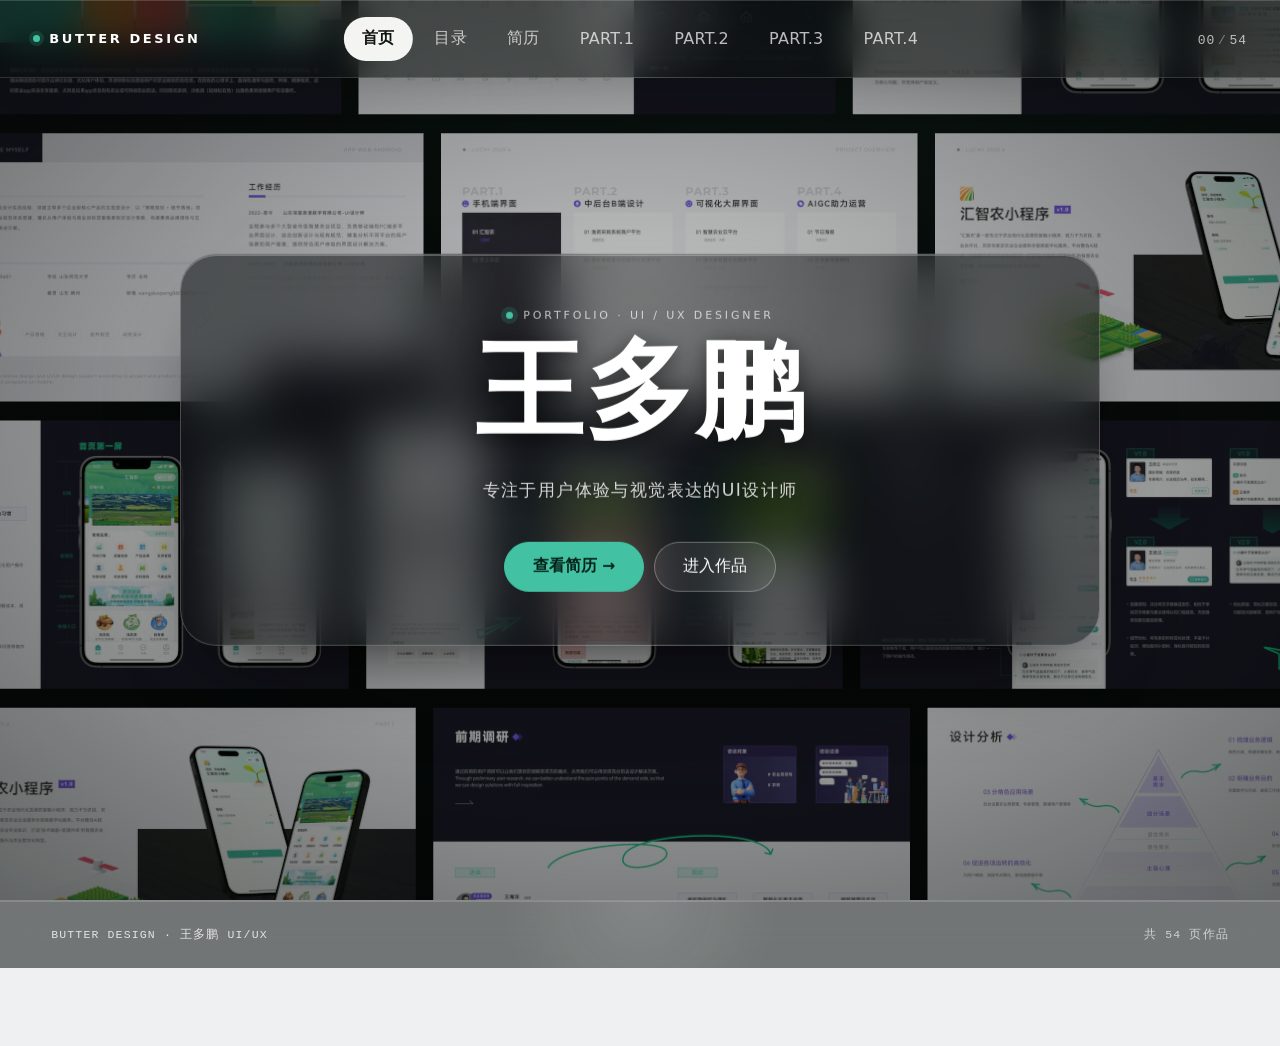
==== commit 669914da: "copy: BUTTER DESIGN brand, no year, single-line hero tagline" ====
--- a/index.html
+++ b/index.html
@@ -10,8 +10,8 @@
     <meta property="og:description" content="4 年 · 智慧农业 & 数据可视化 · 从手机到卫星" />
     <meta property="og:type" content="website" />
     <link rel="icon" href="data:image/svg+xml,%3Csvg xmlns='http://www.w3.org/2000/svg' viewBox='0 0 32 32'%3E%3Crect width='32' height='32' fill='%230B0F0C'/%3E%3Ccircle cx='16' cy='16' r='6' fill='%2342C2A3'/%3E%3C/svg%3E" />
-    <script type="module" crossorigin src="./assets/index-DDwYCL5Y.js"></script>
-    <link rel="stylesheet" crossorigin href="./assets/index-BPJQydUU.css">
+    <script type="module" crossorigin src="./assets/index-C65syUMI.js"></script>
+    <link rel="stylesheet" crossorigin href="./assets/index-9F8lk29s.css">
   </head>
   <body>
     <div id="root"></div>
--- a/assets/index-9F8lk29s.css
+++ b/assets/index-9F8lk29s.css
@@ -0,0 +1 @@
+:root{--banner:78px;--accent:#42c2a3;--accent-2:#7de3b4;--ink:#1a1a1a;--line:#14181c1a;--sans:"HarmonyOS Sans SC", "PingFang SC", "Hiragino Sans GB", "Microsoft YaHei", system-ui, sans-serif;--mono:ui-monospace, "JetBrains Mono", Menlo, Consolas, monospace}*{box-sizing:border-box;margin:0;padding:0}html{scroll-behavior:smooth}body{color:var(--ink);font-family:var(--sans);-webkit-font-smoothing:antialiased;background:#eef0f2;overflow-x:hidden}button{font:inherit;color:inherit;cursor:pointer;background:0 0;border:0}img{display:block}.banner{z-index:80;height:var(--banner);background:radial-gradient(170px circle at var(--mx,50%) var(--my,0%), #ffffff21, transparent 62%), #0c120f8c;-webkit-backdrop-filter:blur(18px)saturate(1.2);border-bottom:1px solid #ffffff24;align-items:center;padding:0 clamp(16px,2.6vw,40px);display:flex;position:fixed;top:0;left:0;right:0;box-shadow:0 18px 50px -34px #000000e6,inset 0 1px #ffffff29}.banner-brand{letter-spacing:.2em;color:#fff;flex:none;align-items:center;gap:9px;font-size:13px;font-weight:600;display:flex}.banner-brand i{background:var(--accent);border-radius:50%;width:7px;height:7px;box-shadow:0 0 0 4px #42c2a329}.banner-links{align-items:center;gap:4px;height:100%;display:flex;position:absolute;top:0;left:50%;transform:translate(-50%)}.banner-links button{white-space:nowrap;letter-spacing:.02em;color:#ffffffb8;border-radius:999px;align-items:center;height:44px;padding:0 18px;font-size:16px;transition:background .3s,color .2s,padding .52s cubic-bezier(.34,1.56,.64,1);display:inline-flex;position:relative;overflow:hidden}.banner-links button:hover{color:#fff;background:#0a0f0cc7;padding:0 18px 0 22px}.banner-links button.on{color:#101512;background:#f4f5f2;font-weight:600}.banner-links .sub{opacity:0;white-space:nowrap;max-width:0;color:var(--accent-2);margin-left:0;font-size:12.5px;font-weight:600;transition:max-width .55s cubic-bezier(.34,1.56,.64,1),opacity .28s,margin-left .55s cubic-bezier(.34,1.56,.64,1),transform .55s cubic-bezier(.34,1.56,.64,1);display:inline-block;overflow:hidden;transform:translate(-6px)}.banner-links button:hover .sub{opacity:1;max-width:240px;margin-left:9px;transform:none}.banner-links button.on .sub{color:#101512a8}.banner-meta{flex:none;margin-left:auto}.banner-count{font-family:var(--mono);letter-spacing:.06em;color:#ffffffb3;font-size:13px}.banner-count em{color:#fff6;margin:0 3px;font-style:normal}.hero{isolation:isolate;height:100dvh;min-height:620px;margin-top:calc(var(--banner) * -1);background:radial-gradient(120% 100% at 70% 0,#0d1a15 0%,#070b09 55%,#040706 100%);position:relative;overflow:hidden}.hero-canvas{width:100%;height:100%;display:block;position:absolute;inset:0}.hero-scrim{pointer-events:none;background:linear-gradient(#040706a6 0%,#0407061a 22% 66%,#040706cc 100%);position:absolute;inset:0}.hero-inner{z-index:4;flex-direction:column;justify-content:center;align-items:center;min-height:100dvh;padding:0 24px;display:flex;position:relative}.hero-copy{text-align:center;color:#fff;background:radial-gradient(320px at 50% 0,#ffffff24,#0000 64%),#14151785;border:1px solid #fff3;border-radius:36px;width:min(920px,100%);padding:clamp(38px,4.2vw,62px) clamp(34px,4vw,68px);animation:1s cubic-bezier(.22,1,.36,1) both rise;box-shadow:0 40px 80px -42px #000000e6,inset 0 1px #ffffff47}@keyframes rise{0%{opacity:0;transform:translateY(22px)scale(.99)}to{opacity:1;transform:none}}.hero-kicker{letter-spacing:.26em;color:#ffffffb3;justify-content:center;align-items:center;gap:10px;font-size:11px;display:flex}.hero-kicker i{background:var(--accent);border-radius:50%;width:7px;height:7px;box-shadow:0 0 0 5px #42c2a329}.hero-copy h1{letter-spacing:.02em;color:#fff;text-shadow:0 4px 22px #0000008c;margin-top:16px;font-size:clamp(62px,8.4vw,132px);font-weight:700;line-height:.98}.hero-copy p{letter-spacing:.04em;color:#ffffffdb;text-shadow:0 2px 14px #0009;margin-top:20px;font-size:clamp(15px,1.5vw,20px)}.hero-actions{justify-content:center;gap:10px;margin-top:34px;display:flex}.hero-btn{color:#fff;background:#ffffff14;border:1px solid #ffffff4d;border-radius:999px;height:50px;padding:0 28px;font-size:15.5px;transition:all .25s}.hero-btn:hover{background:#ffffff29;border-color:#ffffff8c}.hero-btn.solid{background:var(--accent);border-color:var(--accent);color:#052018;font-weight:600}.hero-btn.solid:hover{background:#6fe0bd;border-color:#6fe0bd}.page{width:100%;height:auto;min-height:calc(100dvh - var(--banner));background:#eef0f2;border-top:1px solid #0000000f;justify-content:center;align-items:center;padding:14px calc(clamp(12px,1.8vw,26px) + 104px) 14px clamp(12px,1.8vw,26px);display:flex;position:relative}.page img{width:100%;height:auto;max-height:calc(100dvh - var(--banner) - 28px);object-fit:contain;object-position:center}.foot{color:#fff9;font-family:var(--mono);letter-spacing:.1em;background:#14181a;justify-content:space-between;align-items:center;padding:28px clamp(20px,4vw,56px);font-size:11.5px;display:flex}.dots{z-index:70;background:radial-gradient(190px circle at var(--mx,50%) var(--my,0%), #ffffff2e, transparent 62%), #0c120f8c;-webkit-backdrop-filter:blur(34px)saturate(170%)brightness(.96);border:1px solid #ffffff29;border-radius:26px;flex-direction:column;gap:10px;padding:16px 12px;display:flex;position:fixed;top:50%;right:clamp(14px,1.6vw,26px);transform:translateY(-50%);box-shadow:0 24px 50px -26px #000000d9,inset 0 1px #ffffff38}.dots-head{flex-direction:column;align-items:center;gap:3px;display:flex}.dots-head b{color:#ffffffd1;white-space:nowrap;font-size:10.5px}.dots-head span{font-family:var(--mono);color:#ffffff85;font-size:10.5px}.dots-track{flex-direction:column;align-items:center;gap:4px;padding:4px 0;display:flex;position:relative}.dots-track>i{transform-origin:50% 0;background:linear-gradient(#42c2a326,#1f9c7b);border-radius:2px;width:1.5px;height:100%;transition:transform .25s;position:absolute;top:0;left:50%}.dots-track button{z-index:1;place-items:center;width:34px;height:24px;padding:0;display:grid;position:relative}.dots-track button span{background:#42c2a36b;border-radius:50%;width:9px;height:9px;transition:all .26s cubic-bezier(.22,1,.36,1);display:block}.dots-track button:hover span{background:#7de3b4d9;transform:scale(1.15)}.dots-track button.on span{background:#42c2a3;width:17px;height:17px}@media (width<=1080px){:root{--banner:68px}.banner-links button{padding:0 12px;font-size:14px}.dots{display:none}}@media (width<=720px){:root{--banner:60px}.banner{padding:0 12px}.banner-brand{font-size:11px}.banner-meta{display:none}.banner-links{scrollbar-width:none;margin-left:auto;position:static;overflow-x:auto;transform:none}.banner-links::-webkit-scrollbar{display:none}.banner-links button{height:36px;padding:0 10px;font-size:13px}.hero-copy{border-radius:24px;padding:26px 20px}.page{min-height:auto;padding:10px 12px}.page img{max-height:none}.foot{flex-direction:column;gap:6px}}@media (prefers-reduced-motion:reduce){html{scroll-behavior:auto}.hero-copy{animation:none}.banner-links .sub{transition:none}}.hero{isolation:auto!important}.hero-copy{-webkit-backdrop-filter:blur(26px)saturate(1.15)!important;background:radial-gradient(320px at 50% 0,#ffffff29,#0000 64%),#1214168c!important;border:1px solid #ffffff38!important;box-shadow:0 40px 80px -42px #000000e6,inset 0 1px #ffffff4d!important}.hero-inner{min-height:100dvh!important;padding-top:var(--banner)!important;justify-content:center!important;align-items:center!important;display:flex!important}.dots-track>i{display:none!important}.hero{padding-top:var(--banner)!important;justify-content:center!important;align-items:center!important;display:flex!important}.hero-inner{min-height:0!important;padding:0 24px!important;display:block!important}.hero{padding-top:calc(var(--banner) * 2)!important;height:calc(100dvh + var(--banner))!important;padding-top:var(--banner)!important}.foot{z-index:5;font-family:var(--mono);letter-spacing:.1em;padding:26px clamp(20px,4vw,56px);font-size:11.5px;position:relative;background:radial-gradient(220px circle at var(--mx,50%) var(--my,0%), #ffffff1f, transparent 62%), #0c120f8c!important;color:#ffffffad!important;border-top:1px solid #ffffff24!important;box-shadow:0 -18px 50px -34px #000000e6,inset 0 1px #ffffff29!important}.foot span:first-child{color:#fffc}.hero-skeleton{height:100dvh;margin-top:calc(var(--banner) * -1);background:radial-gradient(120% 100% at 70% 0,#0d1a15,#070b09 60%)}.module{padding-top:var(--banner)}.module-head{top:var(--banner);z-index:60;backdrop-filter:blur(10px);background:#eef0f2db;border-bottom:1px solid #00000012;align-items:baseline;gap:14px;padding:12px clamp(20px,4vw,56px);display:flex;position:sticky}.module-label{letter-spacing:.02em;font-size:18px;font-weight:700}.module-sub{color:#5b6660;font-size:13.5px}.module-count{font-family:var(--mono);color:#7b857f;letter-spacing:.08em;margin-left:auto;font-size:11.5px}.toc{min-height:100dvh;padding:calc(var(--banner) + 42px) clamp(24px, 4vw, 72px) 72px;background:#f4f5f7;position:relative;overflow:hidden}.toc-bg{pointer-events:none;z-index:0;position:absolute;inset:0;overflow:hidden}.toc-bg i{filter:blur(90px);opacity:.5;border-radius:50%;animation:22s ease-in-out infinite tocFloat;position:absolute}.toc-bg i:first-child{background:#cfd8e6;width:40vw;height:40vw;top:-10vw;left:-8vw}.toc-bg i:nth-child(2){background:#d8d2ea;width:30vw;height:30vw;animation-duration:28s;top:6vh;right:2vw}.toc-bg i:nth-child(3){background:#cfe6de;width:26vw;height:26vw;animation-duration:34s;bottom:-12vw;left:34vw}@keyframes tocFloat{0%,to{transform:translate(0,0)scale(1)}50%{transform:translate(4vw,3vh)scale(1.12)}}.toc-head{z-index:1;letter-spacing:.26em;color:#9aa3a8;justify-content:space-between;align-items:center;margin-bottom:clamp(36px,6vh,76px);font-size:11px;display:flex;position:relative}.toc-grid{z-index:1;grid-template-columns:repeat(4,minmax(0,1fr));gap:clamp(18px,2.2vw,34px);display:grid;position:relative}.toc-col{flex-direction:column;gap:16px;animation:.7s cubic-bezier(.22,1,.36,1) both tocIn;display:flex}@keyframes tocIn{0%{opacity:0;transform:translateY(26px)}to{opacity:1;transform:none}}.toc-title{align-items:center;gap:10px;display:flex}.toc-title i{color:#fff;background:#6c5ce7;border-radius:50%;flex:none;place-items:center;width:26px;height:26px;font-size:12px;font-style:normal;display:grid}.toc-title b{color:#16181c;letter-spacing:.01em;font-size:clamp(15px,1.35vw,20px);font-weight:700;display:block}.toc-title span{color:#8b949a;letter-spacing:.04em;margin-top:3px;font-size:11.5px;display:block}.toc-card{text-align:left;-webkit-backdrop-filter:blur(18px)saturate(1.2);background:#fff9;border:1px solid #fffffff2;border-radius:18px;flex-direction:column;flex:1;padding:22px 20px 54px;transition:transform .42s cubic-bezier(.22,1,.36,1),background .3s,box-shadow .42s,border-color .3s;display:flex;position:relative;box-shadow:0 18px 40px -32px #10181c66}.toc-item:last-of-type{border-bottom:0}.toc-name{color:#1b1e24;font-size:14.5px;font-weight:500;transition:color .25s}.tag{color:#6b7280;background:#14181c0d;border-radius:5px;padding:2px 7px;font-size:10.5px}@media (width<=1080px){.toc-grid{grid-template-columns:repeat(2,minmax(0,1fr))}}@media (width<=640px){.toc{padding:calc(var(--banner) + 28px) 16px 48px}.toc-grid{grid-template-columns:1fr}}.toc{min-height:100dvh;padding:calc(var(--banner) + 26px) clamp(24px, 4vw, 64px) 40px;background:radial-gradient(120% 100% at 70% 0,#0d1a15 0%,#070b09 55%,#040706 100%);flex-direction:column;display:flex;position:relative;overflow:hidden}.toc-wall{z-index:0;position:absolute;inset:0}.wall{position:relative;overflow:hidden}.wall-canvas{width:100%;height:100%;display:block;position:absolute;inset:0}.toc-scrim{z-index:1;pointer-events:none;background:linear-gradient(#040706d1 0%,#04070659 22%,#04070673 78%,#040706d9 100%),radial-gradient(90% 70% at 50% 45%,#0407068c,#040706d9);position:absolute;inset:0}.toc-head{z-index:2;font-family:var(--mono);letter-spacing:.24em;color:#f1f5f280;justify-content:space-between;align-items:center;margin-bottom:clamp(14px,2.4vh,26px);font-size:10.5px;display:flex;position:relative}.toc-head b{vertical-align:1px;background:#42c2a3;border-radius:50%;width:6px;height:6px;margin-right:8px;display:inline-block}.toc-head em{margin-left:4px;font-style:normal}.toc-grid{z-index:2;flex:1;grid-template-columns:repeat(4,minmax(0,1fr));align-items:stretch;gap:clamp(14px,1.6vw,22px);display:grid;position:relative}.toc-card{text-align:left;color:#fff;background:radial-gradient(320px at 50% 0,#ffffff24,#0000 64%),#14151785;border:1px solid #fff3;border-radius:26px;flex-direction:column;gap:14px;padding:clamp(18px,1.8vw,26px) clamp(16px,1.6vw,24px) 52px;transition:transform .45s cubic-bezier(.22,1,.36,1),background .3s,border-color .3s,box-shadow .45s;animation:.75s cubic-bezier(.22,1,.36,1) both tocIn;display:flex;position:relative;overflow:hidden;box-shadow:0 40px 80px -42px #000000e6,inset 0 1px #ffffff47}.toc-card:hover{background:radial-gradient(320px at 50% 0,#fff3,#0000 64%),#141517b8;border-color:#42c2a38c;transform:translateY(-8px);box-shadow:0 46px 90px -40px #000000f2,0 0 0 1px #42c2a340,inset 0 1px #ffffff5c}.toc-top{justify-content:space-between;align-items:flex-start;display:flex}.toc-part{letter-spacing:-.02em;color:#ffffffe6;font-size:clamp(26px,2.5vw,40px);font-weight:800;line-height:.9}.toc-card:hover .toc-part{color:#7de3b4;transition:color .3s}.toc-icon{color:#fff;background:#ffffff24;border:1px solid #ffffff4d;border-radius:50%;flex:none;place-items:center;width:26px;height:26px;font-size:12px;display:grid}.toc-title b{letter-spacing:.01em;font-size:clamp(14px,1.15vw,18px);font-weight:700;display:block}.toc-title span{letter-spacing:.06em;color:#ffffff80;margin-top:4px;font-size:11px;display:block}.toc-list{margin-top:2px}.toc-item{border-bottom:1px solid #ffffff17;padding:9px 0}.toc-item:last-child{border-bottom:0}.toc-line{align-items:baseline;gap:7px;display:flex}.toc-num{font-family:var(--mono);color:#ffffff6b;font-size:10.5px}.toc-name{color:#ffffffe0;font-size:13px;line-height:1.5}.toc-card:hover .toc-name{color:#fff}.toc-tags{flex-wrap:wrap;gap:5px;margin-top:6px;padding-left:22px;display:flex}.tag{letter-spacing:.02em;color:#ffffff9e;background:#ffffff1a;border-radius:4px;padding:2px 6px;font-size:9.5px}.toc-go{letter-spacing:.1em;color:#7de3b4;opacity:0;font-size:11px;transition:all .32s;position:absolute;bottom:18px;left:clamp(16px,1.6vw,24px);transform:translate(-6px)}.toc-card:hover .toc-go{opacity:1;transform:none}@media (width<=1180px){.toc{overflow-y:auto}.toc-grid{grid-template-columns:repeat(2,minmax(0,1fr))}}@media (width<=640px){.toc{padding:calc(var(--banner) + 16px) 14px 24px}.toc-grid{grid-template-columns:1fr}}.toc-wall{z-index:0;width:100%;height:100%;position:absolute!important;inset:0!important}.toc-wall,.toc-wall .wall-canvas{width:100%!important;height:100%!important}.toc-wall .wall-canvas{display:block;position:absolute;inset:0}.toc-scrim{background:linear-gradient(#040706b8 0%,#0407062e 26%,#04070638 74%,#040706c7 100%)!important}.toc-title b{color:#fff!important}.toc-title span{color:#ffffff80!important}.toc-name{color:#ffffffe0!important}.toc-num{color:#ffffff6b!important}.toc-icon{color:#fff!important}.tag{color:#ffffffa8!important;background:#ffffff1a!important}.stage{min-height:100dvh;margin-top:calc(var(--banner) * -1);background:radial-gradient(120% 100% at 70% 0,#0d1a15 0%,#070b09 55%,#040706 100%);position:relative;overflow:hidden}.stage>.wall,.stage>.toc-wall{position:absolute;inset:0}.stage .wall{height:100%}.hero-layer,.toc-layer{z-index:3;opacity:0;pointer-events:none;transition:opacity .85s cubic-bezier(.22,1,.36,1),transform .85s cubic-bezier(.22,1,.36,1);position:absolute;inset:0;transform:scale(1.03)}.hero-layer.on,.toc-layer.on{opacity:1;pointer-events:auto;transform:none}.hero-layer .hero-scrim{pointer-events:none;background:radial-gradient(80% 70%,#04070626,#0407069e);position:absolute;inset:0}.hero-layer .hero-inner{height:100%;padding:var(--banner) 24px 0;justify-content:center;align-items:center;display:flex;position:relative}.hero-layer .hero-copy{text-align:center;color:#fff;background:radial-gradient(320px at 50% 0,#ffffff24,#0000 64%),#14151785;border:1px solid #fff3;border-radius:36px;width:min(920px,100%);padding:clamp(38px,4.2vw,62px) clamp(34px,4vw,68px);box-shadow:0 40px 80px -42px #000000e6,inset 0 1px #ffffff47}.toc-layer{padding:calc(var(--banner) + 26px) clamp(24px, 4vw, 64px) 34px;background:linear-gradient(#040706b8 0%,#0407063d 26%,#04070647 74%,#040706c7 100%);flex-direction:column;display:flex}.toc-layer .toc-head{margin-bottom:clamp(10px,1.6vh,20px)}.toc-layer .toc-grid{flex:1;align-items:center}.toc-layer .toc-card{opacity:0;justify-content:flex-start;height:70%;min-height:0;transform:translateY(18px)}.toc-layer.on .toc-card{animation:.7s cubic-bezier(.22,1,.36,1) forwards tocIn}.toc-layer.on .toc-card:first-child{animation-delay:50ms}.toc-layer.on .toc-card:nth-child(2){animation-delay:.12s}.toc-layer.on .toc-card:nth-child(3){animation-delay:.19s}.toc-layer.on .toc-card:nth-child(4){animation-delay:.26s}.stage{min-height:calc(100dvh + var(--banner))!important}.hero-layer,.toc-layer{visibility:hidden;opacity:1!important;transition:none!important;transform:none!important}.hero-layer.on,.toc-layer.on{visibility:visible}.stage-veil{z-index:6;opacity:0;pointer-events:none;background:#040706;transition:opacity .28s;position:absolute;inset:0}.stage-veil.on{opacity:1}.hero-layer .hero-inner{padding:0 24px!important}.toc-layer .toc-card{opacity:1!important;transition:transform .4s cubic-bezier(.22,1,.36,1),background .3s,border-color .3s,box-shadow .4s!important;animation:none!important;transform:none!important}.hero-layer .hero-copy{margin:0!important;position:absolute!important;inset:50% auto auto 50%!important;transform:translate(-50%,-50%)!important}.hero-layer .hero-inner{height:100%!important;display:block!important}.hero-layer .hero-copy{top:calc(50% + (var(--banner) / 2))!important;left:50%!important;transform:translate(-50%,-50%)!important}.toc-layer .toc-card{height:min(70%,576px)!important}.stage-veil{display:none!important}.hero-layer .hero-copy{animation:.9s cubic-bezier(.22,1,.36,1) both heroRise!important}@keyframes heroRise{0%{opacity:.6;transform:translate(-50%,calc(56px - 50%))scale(.985)}to{opacity:1;transform:translate(-50%,-50%)scale(1)}}.hero-layer .hero-kicker{animation:.7s cubic-bezier(.22,1,.36,1) .12s both riseIn}.hero-layer h1{animation:.8s cubic-bezier(.22,1,.36,1) .2s both riseIn}.hero-layer p{animation:.8s cubic-bezier(.22,1,.36,1) .3s both riseIn}.hero-layer .hero-actions{animation:.8s cubic-bezier(.22,1,.36,1) .4s both riseIn}.toc-layer .toc-card{animation:.85s cubic-bezier(.22,1,.36,1) both tocRise!important}.toc-layer .toc-card:first-child{animation-delay:60ms!important}.toc-layer .toc-card:nth-child(2){animation-delay:.16s!important}.toc-layer .toc-card:nth-child(3){animation-delay:.26s!important}.toc-layer .toc-card:nth-child(4){animation-delay:.36s!important}@keyframes tocRise{0%{opacity:.35;transform:translateY(64px)}to{opacity:1;transform:translateY(0)}}@keyframes riseIn{0%{opacity:0;transform:translateY(22px)}to{opacity:1;transform:translateY(0)}}.toc-layer .toc-head{animation:.6s cubic-bezier(.22,1,.36,1) both riseIn}.toc-layer .toc-card{opacity:1!important;transition:transform .85s cubic-bezier(.22,1,.36,1)!important;animation:none!important;transform:translateY(72px)!important}.toc-layer .toc-card.in{transform:translateY(0)!important}.toc-layer .toc-card.in:hover{transform:translateY(-8px)!important}.hero-layer .hero-copy{opacity:1!important;transition:transform .9s cubic-bezier(.22,1,.36,1)!important;animation:none!important;transform:translate(-50%,calc(56px - 50%))!important}.stage.ready .hero-copy,.hero-layer.on .hero-copy{transform:translate(-50%,-50%)!important}.stage .toc-layer .toc-card{opacity:1!important;transition:transform .9s cubic-bezier(.22,1,.36,1)!important;animation:none!important;transform:translateY(76px)!important}.stage .toc-layer .toc-card.in{transform:translateY(0)!important}.stage .hero-layer .hero-copy{opacity:1!important;transition:transform .95s cubic-bezier(.22,1,.36,1)!important;animation:none!important;transform:translate(-50%,calc(56px - 50%))!important}.stage .hero-layer.on .hero-copy{transform:translate(-50%,-50%)!important}.stage .toc-layer .toc-card:first-child{transition-delay:50ms!important}.stage .toc-layer .toc-card:nth-child(2){transition-delay:.2s!important}.stage .toc-layer .toc-card:nth-child(3){transition-delay:.35s!important}.stage .toc-layer .toc-card:nth-child(4){transition-delay:.5s!important}.stage .toc-layer .toc-part,.stage .toc-layer .toc-icon,.stage .toc-layer .toc-title,.stage .toc-layer .toc-item,.stage .toc-layer .toc-go{opacity:0!important;transition:opacity .5s,transform .55s cubic-bezier(.22,1,.36,1)!important;transform:translateY(16px)!important}.stage .toc-layer .toc-card.in .toc-part{opacity:1!important;transition-delay:.1s!important;transform:none!important}.stage .toc-layer .toc-card.in .toc-icon{opacity:1!important;transition-delay:.14s!important;transform:none!important}.stage .toc-layer .toc-card.in .toc-title{opacity:1!important;transition-delay:.2s!important;transform:none!important}.stage .toc-layer .toc-card.in .toc-item:first-child{opacity:1!important;transition-delay:.28s!important;transform:none!important}.stage .toc-layer .toc-card.in .toc-item:nth-child(2){opacity:1!important;transition-delay:.36s!important;transform:none!important}.stage .toc-layer .toc-card.in .toc-item:nth-child(3){opacity:1!important;transition-delay:.44s!important;transform:none!important}.stage .toc-layer .toc-card.in .toc-go{opacity:0!important}.stage .toc-layer .toc-card.in:hover .toc-go{opacity:1!important;transition-delay:0s!important;transform:none!important}.stage .toc-layer .toc-card{opacity:0!important;transition:opacity .42s,transform .9s cubic-bezier(.22,1,.36,1)!important;transform:translateY(76px)!important}.stage .toc-layer .toc-card.in{opacity:1!important;transform:translateY(0)!important}.stage .toc-layer .toc-card.in:hover{transform:translateY(-8px)!important}.stage .toc-layer.ready .toc-card,.stage .toc-layer.ready .toc-part,.stage .toc-layer.ready .toc-icon,.stage .toc-layer.ready .toc-title,.stage .toc-layer.ready .toc-item,.stage .toc-layer.ready .toc-go{transition-delay:0s!important}.stage .toc-layer.ready .toc-card{transition:transform .34s cubic-bezier(.22,1,.36,1),background .3s,border-color .3s,box-shadow .34s!important}.stage .toc-layer.ready .toc-card:hover{transform:translateY(-8px)!important}.resume-page{min-height:100dvh;padding-top:var(--banner);background:#f7f7f8}.resume-fit{width:100%;overflow:hidden}.resume-stage{transform-origin:0 0;color:#333;font-family:var(--sans);background:#fff;position:relative}.rv-head{height:105px;display:flex;position:absolute;inset:0 0 auto}.rv-head-left{color:#e9ebed;letter-spacing:.18em;background:#17181c;align-items:center;width:384px;padding-left:82px;font-size:20px;font-weight:400;display:flex}.rv-head-right{color:#a5a5a6;letter-spacing:.18em;background:#e9ebed;flex:1;justify-content:flex-end;align-items:center;padding-right:62px;font-size:20px;display:flex}.rv-body{padding:0 62px 0 82px;display:flex;position:absolute;inset:105px 0 195px}.rv-left{width:970px;padding-top:78px;position:relative}.rv-right{flex:1;padding-top:78px;padding-left:50px}.rv-name,.rv-h2{color:#333;letter-spacing:.02em;font-size:30px;font-weight:700}.rv-rule{background:#efeff1;width:958px;height:8px;margin-top:14px;position:relative}.rv-rule i{background:#6c5ce7;width:66px;height:8px;position:absolute;top:0;left:0}.rv-intro{color:#333;width:940px;margin-top:34px;font-size:18px;font-weight:300;line-height:34px}.rv-info{flex-direction:column;gap:22px;margin-top:40px;display:flex}.rv-info-row{gap:0;display:flex}.rv-cell{align-items:baseline;gap:10px;width:300px;font-size:18px;font-weight:300;display:flex}.rv-k{color:#7a7a7c}.rv-v{color:#333}.rv-tags{gap:12px;display:flex;position:absolute;top:604px;left:203px}.rv-tags span{color:#555;background:#fff;border:1px solid #e2e2e4;border-radius:2px;justify-content:center;align-items:center;height:34px;padding:0 16px;font-size:13px;display:inline-flex}.rv-avatar{object-fit:contain;width:200px;height:186px;position:absolute;top:594px;left:0}.rv-arrow{width:172px;height:96px;position:absolute;top:577px;left:886px}.rv-job{margin-top:38px}.rv-job-head{align-items:baseline;gap:22px;display:flex}.rv-period{color:#333;min-width:106px;font-size:18px;font-weight:400}.rv-company{color:#333;font-size:18px;font-weight:400}.rv-desc{color:#333;margin-top:20px;font-size:18px;font-weight:300;line-height:32px}.rv-foot{height:195px;display:flex;position:absolute;bottom:0;left:0;right:0}.rv-foot-left{color:#4a4a4c;background:#e9ebed;width:1024px;padding:24px 0 0 82px;font-size:18px;font-weight:300;line-height:26px}.rv-foot-right{background:#17181c;flex:1;justify-content:flex-end;align-items:center;gap:34px;padding-right:78px;display:flex;position:relative}.rv-foot-right i{border:1px solid #2c2d33;border-radius:50%;width:56px;height:56px}.resume-page{min-height:100dvh;padding-top:var(--banner);background:#f2f3f5;justify-content:center;align-items:flex-start;display:flex}.resume-outer{justify-content:center;width:100%;display:flex}.resume-fit{position:relative;overflow:hidden;box-shadow:0 24px 60px -34px #00000059}.resume-stage{box-shadow:none}.rv-avatar{width:200px;height:186px}.rv-arrow{width:136px;height:101px}.rv-left{flex:none;width:970px}.rv-right{box-sizing:border-box;flex:none;width:756px;min-width:0;padding-left:50px}.rv-desc{max-width:100%}.rv-intro,.rv-rule{width:900px}.rv-right .rv-rule{width:700px}@keyframes rvUp{0%{opacity:0;transform:translateY(18px)}to{opacity:1;transform:none}}@keyframes rvLeft{0%{opacity:0;transform:translate(-28px)}to{opacity:1;transform:none}}@keyframes rvRight{0%{opacity:0;transform:translate(28px)}to{opacity:1;transform:none}}@keyframes rvPop{0%{opacity:0;transform:scale(.86)}to{opacity:1;transform:scale(1)}}@keyframes rvGrow{0%{width:0}to{width:66px}}@keyframes rvDraw{0%{opacity:0;transform:translate(-18px)rotate(-4deg)}to{opacity:1;transform:none}}.resume-stage .rv-head-left,.resume-stage .rv-head-right,.resume-stage .rv-name,.resume-stage .rv-intro,.resume-stage .rv-info,.resume-stage .rv-tags,.resume-stage .rv-job,.resume-stage .rv-avatar,.resume-stage .rv-arrow,.resume-stage .rv-h2{opacity:0}.resume-stage .rv-rule i{width:0}.resume-stage.in .rv-head-left{animation:.7s cubic-bezier(.22,1,.36,1) 50ms both rvLeft}.resume-stage.in .rv-head-right{animation:.7s cubic-bezier(.22,1,.36,1) .12s both rvRight}.resume-stage.in .rv-name{animation:.65s cubic-bezier(.22,1,.36,1) .18s both rvUp}.resume-stage.in .rv-rule i{animation:.6s cubic-bezier(.22,1,.36,1) .26s both rvGrow}.resume-stage.in .rv-intro{animation:.7s cubic-bezier(.22,1,.36,1) .3s both rvUp}.resume-stage.in .rv-left .rv-h2:nth-of-type(2){animation:.65s cubic-bezier(.22,1,.36,1) .42s both rvUp}.resume-stage.in .rv-left .rv-rule:nth-of-type(2) i{animation-delay:.5s}.resume-stage.in .rv-info{animation:.7s cubic-bezier(.22,1,.36,1) .54s both rvUp}.resume-stage.in .rv-tags{animation:.7s cubic-bezier(.22,1,.36,1) .66s both rvUp}.resume-stage.in .rv-avatar{animation:.75s cubic-bezier(.22,1,.36,1) .58s both rvPop}.resume-stage.in .rv-arrow{animation:.8s cubic-bezier(.22,1,.36,1) .86s both rvDraw}.resume-stage.in .rv-right .rv-h2{animation:.65s cubic-bezier(.22,1,.36,1) .24s both rvUp}.resume-stage.in .rv-right .rv-rule i{animation-delay:.32s}.resume-stage.in .rv-job:nth-child(3){animation:.75s cubic-bezier(.22,1,.36,1) .4s both rvRight}.resume-stage.in .rv-job:nth-child(4){animation:.75s cubic-bezier(.22,1,.36,1) .54s both rvRight}.resume-stage.in .rv-foot-left{animation:.7s cubic-bezier(.22,1,.36,1) .74s both rvUp}.resume-stage.in .rv-foot-right i:first-child{animation:.6s cubic-bezier(.22,1,.36,1) .8s both rvPop}.resume-stage.in .rv-foot-right i:nth-child(2){animation:.6s cubic-bezier(.22,1,.36,1) .88s both rvPop}.resume-stage.in .rv-foot-right i:nth-child(3){animation:.6s cubic-bezier(.22,1,.36,1) .96s both rvPop}.resume-stage .rv-foot-left,.resume-stage .rv-foot-right i{opacity:0}@media (prefers-reduced-motion:reduce){.resume-stage *{opacity:1!important;animation:none!important}.resume-stage .rv-rule i{width:66px!important}}.stage .hero-layer .hero-lead{letter-spacing:.04em;color:#fffffff5;text-shadow:0 2px 16px #0000008c;max-width:640px;margin:26px auto 0;font-size:clamp(17px,1.55vw,23px);font-weight:500;line-height:1.65}.stage .hero-layer .hero-sub{letter-spacing:.05em;color:#ffffff9e;text-shadow:0 2px 14px #00000080;max-width:640px;margin:10px auto 0;font-size:clamp(13px,1.15vw,17px);font-weight:300;line-height:1.8}.hero-lead:after{content:"";background:linear-gradient(90deg,#0000,#ffffff80,#0000);width:34px;height:1px;margin:22px auto 0;display:block}.stage .hero-layer .hero-lead,.stage .hero-layer .hero-sub{letter-spacing:.08em!important;color:#ffffffd1!important;text-shadow:0 2px 14px #00000080!important;max-width:none!important;margin:0 auto!important;font-size:clamp(15px,1.35vw,19px)!important;font-weight:300!important;line-height:2!important}.stage .hero-layer .hero-lead{margin-top:24px!important}.stage .hero-layer .hero-lead:after{display:none!important}.stage .hero-layer .hero-sub{margin-top:30px!important}
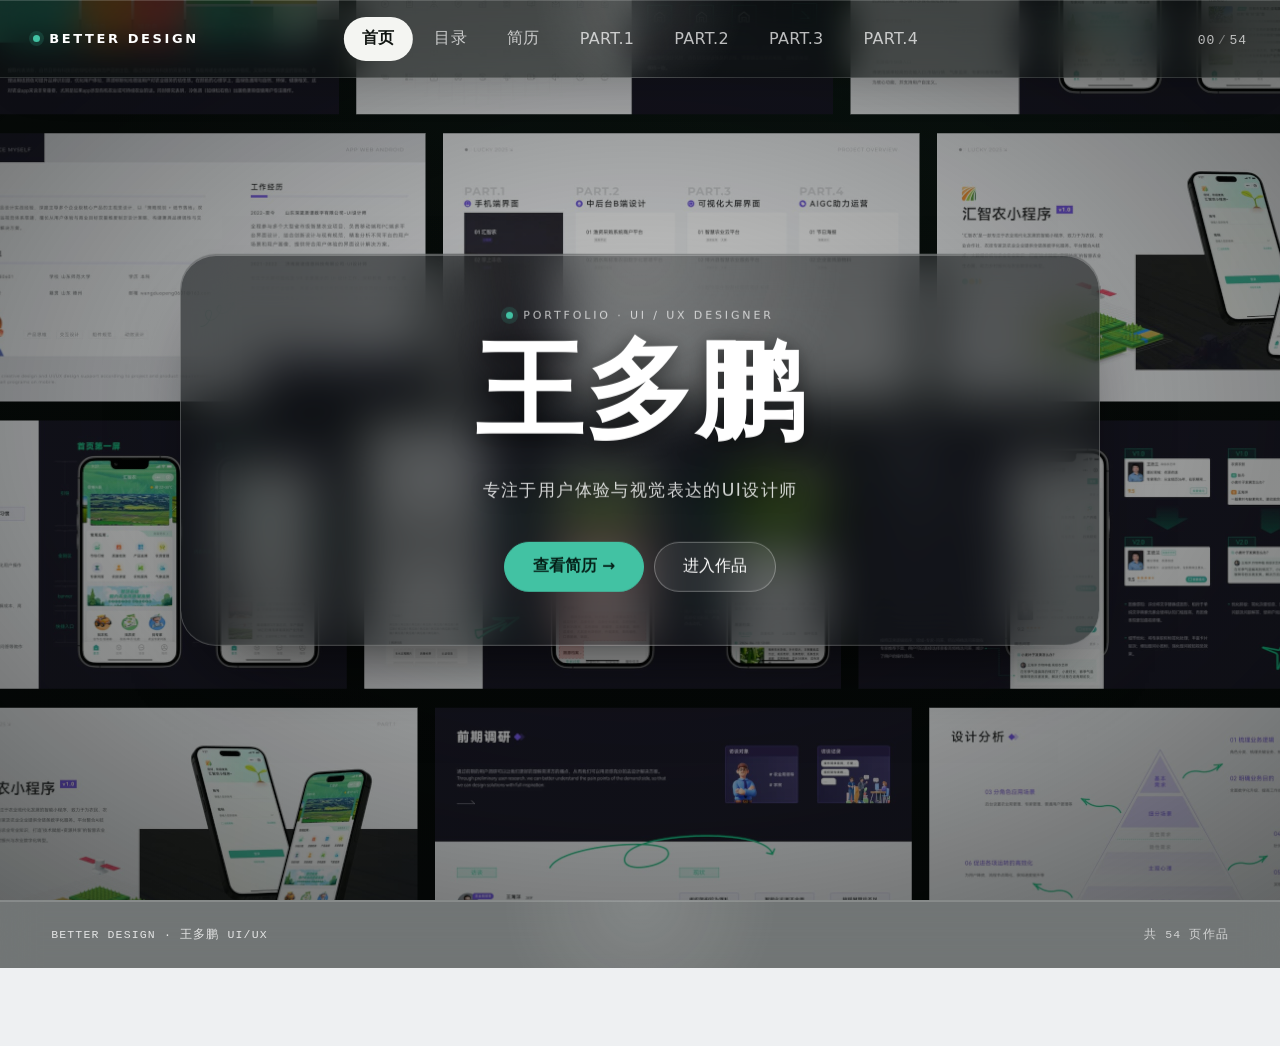
==== commit dbfee285: "copy: rename brand to BETTER DESIGN" ====
--- a/index.html
+++ b/index.html
@@ -10,7 +10,7 @@
     <meta property="og:description" content="4 年 · 智慧农业 & 数据可视化 · 从手机到卫星" />
     <meta property="og:type" content="website" />
     <link rel="icon" href="data:image/svg+xml,%3Csvg xmlns='http://www.w3.org/2000/svg' viewBox='0 0 32 32'%3E%3Crect width='32' height='32' fill='%230B0F0C'/%3E%3Ccircle cx='16' cy='16' r='6' fill='%2342C2A3'/%3E%3C/svg%3E" />
-    <script type="module" crossorigin src="./assets/index-C65syUMI.js"></script>
+    <script type="module" crossorigin src="./assets/index-BaNjgwHG.js"></script>
     <link rel="stylesheet" crossorigin href="./assets/index-9F8lk29s.css">
   </head>
   <body>
